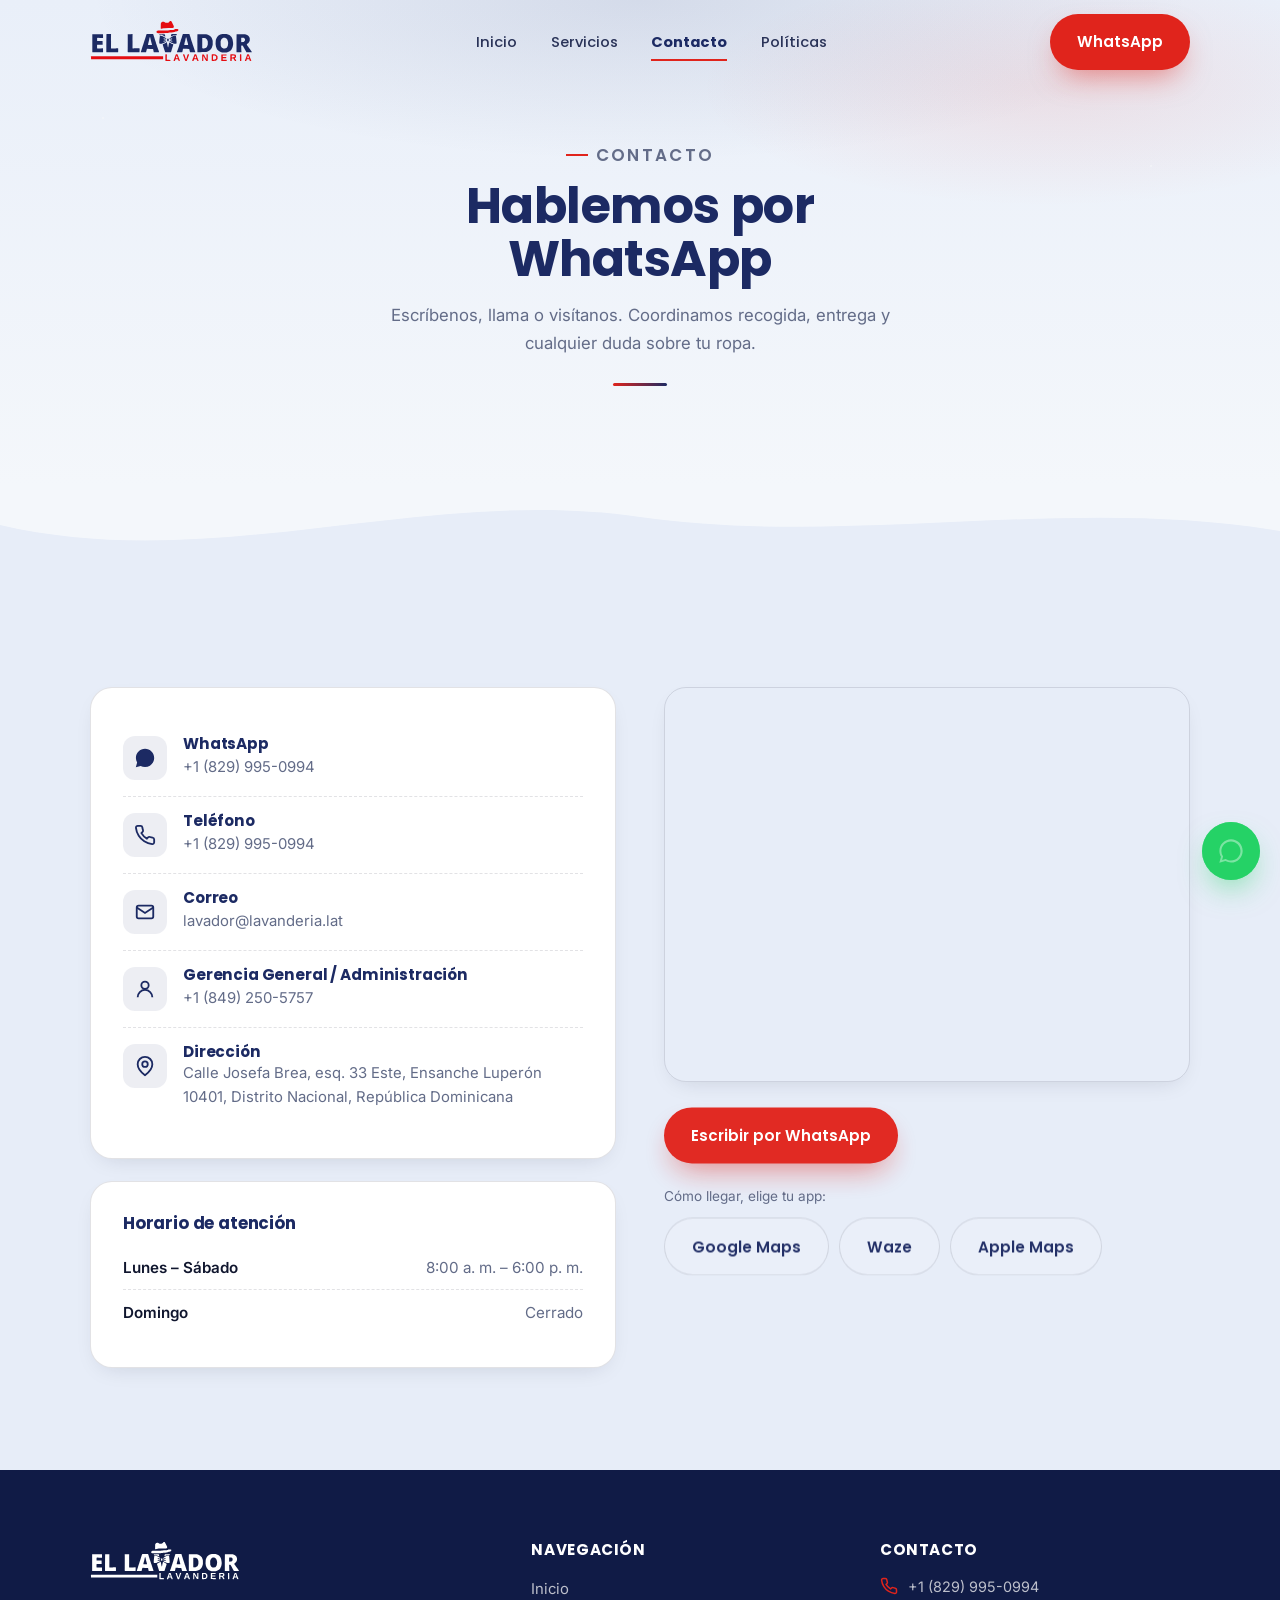
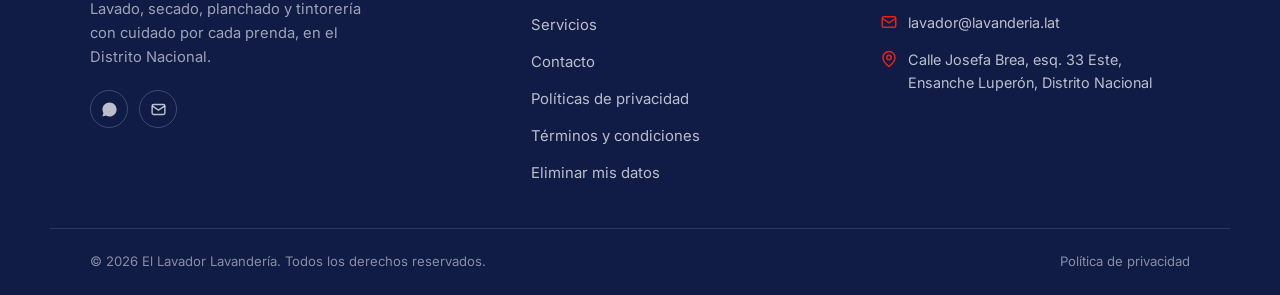
==== contacto/index.html @ b9e76820 "Add files via upload" ====
<!doctype html>
<html lang="es">
<head>
  <meta charset="utf-8">
  <meta name="viewport" content="width=device-width, initial-scale=1">
  <title>Contacto · El Lavador Lavandería</title>
  <meta name="description" content="Escríbenos por WhatsApp, llama o visítanos. Dirección, horario y mapa de El Lavador Lavandería en el Distrito Nacional.">
  <link rel="preconnect" href="https://fonts.googleapis.com">
  <link rel="preconnect" href="https://fonts.gstatic.com" crossorigin>
  <link rel="stylesheet" href="https://fonts.googleapis.com/css2?family=Poppins:wght@500;600;700;800&family=Inter:wght@400;500;600&display=swap">
  <link rel="stylesheet" href="/styles.css?v=20260769">
</head>
<body>
  <a class="skip-link" href="#main">Saltar al contenido</a>

  <header class="nav" data-nav>
    <div class="container nav-inner">
      <a class="brand" href="/" aria-label="El Lavador Lavandería — inicio">
        <img src="/assets/img/logo-vector.svg" alt="El Lavador Lavandería" width="160" height="45">
      </a>
      <nav class="nav-links" aria-label="Navegación principal">
        <a href="/">Inicio</a>
        <a href="/servicios/">Servicios</a>
        <a href="/contacto/" aria-current="page">Contacto</a>
        <a href="/politica/">Políticas</a>
      </nav>
      <a class="btn btn-primary nav-cta" href="https://wa.me/18299950994" target="_blank" rel="noopener">WhatsApp</a>
      <button class="nav-toggle" aria-label="Abrir menú" aria-expanded="false">
        <span></span><span></span><span></span>
      </button>
    </div>
  </header>

  <div class="mobile-menu" aria-hidden="true">
    <div class="mm-head">
      <img src="/assets/img/logo-vector-white.svg" alt="El Lavador Lavandería" width="150" height="42">
    </div>
    <nav class="mm-links" aria-label="Navegación móvil">
      <a href="/"><span class="mm-num">01</span><span class="mm-txt">Inicio</span><svg class="mm-arrow" viewBox="0 0 24 24" fill="none" stroke="currentColor" stroke-width="2" stroke-linecap="round" stroke-linejoin="round" aria-hidden="true"><path d="M9 6l6 6-6 6"/></svg></a>
      <a href="/servicios/"><span class="mm-num">02</span><span class="mm-txt">Servicios</span><svg class="mm-arrow" viewBox="0 0 24 24" fill="none" stroke="currentColor" stroke-width="2" stroke-linecap="round" stroke-linejoin="round" aria-hidden="true"><path d="M9 6l6 6-6 6"/></svg></a>
      <a href="/contacto/" aria-current="page"><span class="mm-num">03</span><span class="mm-txt">Contacto</span><svg class="mm-arrow" viewBox="0 0 24 24" fill="none" stroke="currentColor" stroke-width="2" stroke-linecap="round" stroke-linejoin="round" aria-hidden="true"><path d="M9 6l6 6-6 6"/></svg></a>
      <a href="/politica/"><span class="mm-num">04</span><span class="mm-txt">Políticas</span><svg class="mm-arrow" viewBox="0 0 24 24" fill="none" stroke="currentColor" stroke-width="2" stroke-linecap="round" stroke-linejoin="round" aria-hidden="true"><path d="M9 6l6 6-6 6"/></svg></a>
    </nav>
    <div class="mm-foot">
      <a class="btn btn-primary mm-cta" href="https://wa.me/18299950994" target="_blank" rel="noopener"><svg viewBox="0 0 24 24" fill="currentColor" aria-hidden="true"><path d="M12.04 2c-5.5 0-9.96 4.46-9.96 9.96 0 1.76.46 3.48 1.34 5L2 22l5.2-1.36a9.94 9.94 0 0 0 4.84 1.23h.01c5.5 0 9.96-4.46 9.96-9.96S17.54 2 12.04 2Z"/></svg>Escribir por WhatsApp</a>
      <div class="mm-contact">
        <a href="tel:+18299950994">+1 (829) 995-0994</a>
        <a href="mailto:lavador@lavanderia.lat">lavador@lavanderia.lat</a>
      </div>
    </div>
  </div>

  <main id="main">
    <section class="page-hero">
      <span class="bubble q2" style="top:24%;left:8%" aria-hidden="true"></span>
      <span class="bubble q4" style="top:34%;right:10%" aria-hidden="true"></span>
      <div class="container section-head center">
        <p class="eyebrow">Contacto</p>
        <h1>Hablemos por WhatsApp</h1>
        <p>Escríbenos, llama o visítanos. Coordinamos recogida, entrega y cualquier duda sobre tu ropa.</p>
      </div>
    </section>

    <div class="wave-divider" style="color:var(--bg-2)" aria-hidden="true">
      <svg viewBox="0 0 1440 100" preserveAspectRatio="none"><path fill="currentColor" d="M0,40 C240,90 480,0 720,32 C960,62 1200,10 1440,46 L1440,100 L0,100 Z"/></svg>
    </div>

    <section class="section section-bg-alt">
      <div class="container contact-grid">
        <div data-reveal>
          <div class="contact-card" style="margin-bottom:1.4rem">
            <ul class="contact-list">
              <li>
                <span class="ic">
                  <svg viewBox="0 0 24 24" fill="currentColor"><path d="M12.04 2c-5.5 0-9.96 4.46-9.96 9.96 0 1.76.46 3.48 1.34 5L2 22l5.2-1.36a9.94 9.94 0 0 0 4.84 1.23h.01c5.5 0 9.96-4.46 9.96-9.96S17.54 2 12.04 2Z"/></svg>
                </span>
                <div>
                  <h3>WhatsApp</h3>
                  <a href="https://wa.me/18299950994" target="_blank" rel="noopener">+1 (829) 995-0994</a>
                </div>
              </li>
              <li>
                <span class="ic">
                  <svg viewBox="0 0 24 24" fill="none" stroke="currentColor" stroke-width="2"><path d="M22 16.92v3a2 2 0 0 1-2.18 2 19.79 19.79 0 0 1-8.63-3.07 19.5 19.5 0 0 1-6-6 19.79 19.79 0 0 1-3.07-8.67A2 2 0 0 1 4.11 2h3a2 2 0 0 1 2 1.72c.13.96.36 1.9.68 2.81a2 2 0 0 1-.45 2.11L8.09 9.91a16 16 0 0 0 6 6l1.27-1.27a2 2 0 0 1 2.11-.45c.91.32 1.85.55 2.81.68A2 2 0 0 1 22 16.92Z"/></svg>
                </span>
                <div>
                  <h3>Teléfono</h3>
                  <a href="tel:+18299950994">+1 (829) 995-0994</a>
                </div>
              </li>
              <li>
                <span class="ic">
                  <svg viewBox="0 0 24 24" fill="none" stroke="currentColor" stroke-width="2"><rect x="3" y="5" width="18" height="14" rx="2"/><path d="m3 7 9 6 9-6"/></svg>
                </span>
                <div>
                  <h3>Correo</h3>
                  <a href="mailto:lavador@lavanderia.lat">lavador@lavanderia.lat</a>
                </div>
              </li>
              <li>
                <span class="ic">
                  <svg viewBox="0 0 24 24" fill="none" stroke="currentColor" stroke-width="2"><circle cx="12" cy="8" r="4"/><path d="M4 21c0-4.4 3.6-8 8-8s8 3.6 8 8"/></svg>
                </span>
                <div>
                  <h3>Gerencia General / Administración</h3>
                  <a href="https://wa.me/18492505757" target="_blank" rel="noopener">+1 (849) 250-5757</a>
                </div>
              </li>
              <li>
                <span class="ic">
                  <svg viewBox="0 0 24 24" fill="none" stroke="currentColor" stroke-width="2"><path d="M20 10c0 6-8 12-8 12s-8-6-8-12a8 8 0 0 1 16 0Z"/><circle cx="12" cy="10" r="3"/></svg>
                </span>
                <div>
                  <h3>Dirección</h3>
                  <p>Calle Josefa Brea, esq. 33 Este, Ensanche Luperón 10401, Distrito Nacional, República Dominicana</p>
                </div>
              </li>
            </ul>
          </div>

          <div class="contact-card">
            <h3 style="font-size:1.05rem;color:var(--navy);margin-bottom:.8rem">Horario de atención</h3>
            <table class="hours-table">
              <tbody>
                <tr><td>Lunes – Sábado</td><td>8:00 a. m. – 6:00 p. m.</td></tr>
                <tr><td>Domingo</td><td>Cerrado</td></tr>
              </tbody>
            </table>
          </div>
        </div>

        <div data-reveal>
          <div class="map-frame">
            <iframe
              title="Ubicación de El Lavador Lavandería"
              src="https://www.google.com/maps?q=18.5012468,-69.8997347(Lavanderia+El+Lavador)&z=17&output=embed"
              loading="lazy"
              referrerpolicy="no-referrer-when-downgrade">
            </iframe>
          </div>
          <div class="hero-actions" style="margin-top:1.6rem; justify-content:flex-start">
            <a class="btn btn-primary" href="https://wa.me/18299950994" target="_blank" rel="noopener">Escribir por WhatsApp</a>
          </div>
          <p style="font-size:.85rem; color:var(--ink-mute); margin-top:1.4rem; margin-bottom:.6rem">Cómo llegar, elige tu app:</p>
          <div class="hero-actions" style="justify-content:flex-start; gap:.6rem">
            <a class="btn btn-ghost" href="https://www.google.com/maps/dir/?api=1&destination=18.5012468,-69.8997347" target="_blank" rel="noopener">Google Maps</a>
            <a class="btn btn-ghost" href="https://waze.com/ul?ll=18.5012468,-69.8997347&navigate=yes" target="_blank" rel="noopener">Waze</a>
            <a class="btn btn-ghost" href="https://maps.apple.com/?daddr=18.5012468,-69.8997347" target="_blank" rel="noopener">Apple Maps</a>
          </div>
        </div>
      </div>
    </section>
  </main>

  <footer class="footer">
    <div class="container footer-inner">
      <div class="footer-brand">
        <img src="/assets/img/logo-vector-white.svg" alt="El Lavador Lavandería" width="150" height="42">
        <p>Lavado, secado, planchado y tintorería con cuidado por cada prenda, en el Distrito Nacional.</p>
        <div class="footer-social">
          <a href="https://wa.me/18299950994" target="_blank" rel="noopener" aria-label="WhatsApp">
            <svg viewBox="0 0 24 24" fill="currentColor"><path d="M12.04 2c-5.5 0-9.96 4.46-9.96 9.96 0 1.76.46 3.48 1.34 5L2 22l5.2-1.36a9.94 9.94 0 0 0 4.84 1.23h.01c5.5 0 9.96-4.46 9.96-9.96S17.54 2 12.04 2Z"/></svg>
          </a>
          <a href="mailto:lavador@lavanderia.lat" aria-label="Correo">
            <svg viewBox="0 0 24 24" fill="none" stroke="currentColor" stroke-width="2"><rect x="3" y="5" width="18" height="14" rx="2"/><path d="m3 7 9 6 9-6"/></svg>
          </a>
        </div>
      </div>
      <div class="footer-nav">
        <h4>Navegación</h4>
        <ul class="footer-links">
          <li><a href="/">Inicio</a></li>
          <li><a href="/servicios/">Servicios</a></li>
          <li><a href="/contacto/">Contacto</a></li>
          <li><a href="/politica/">Políticas de privacidad</a></li>
          <li><a href="/terminos/">Términos y condiciones</a></li>
          <li><a href="/eliminar-datos/">Eliminar mis datos</a></li>
        </ul>
      </div>
      <div class="footer-contact-wrap">
        <h4>Contacto</h4>
        <ul class="footer-contact">
          <li>
            <svg viewBox="0 0 24 24" fill="none" stroke="currentColor" stroke-width="2"><path d="M22 16.92v3a2 2 0 0 1-2.18 2 19.79 19.79 0 0 1-8.63-3.07 19.5 19.5 0 0 1-6-6 19.79 19.79 0 0 1-3.07-8.67A2 2 0 0 1 4.11 2h3a2 2 0 0 1 2 1.72c.13.96.36 1.9.68 2.81a2 2 0 0 1-.45 2.11L8.09 9.91a16 16 0 0 0 6 6l1.27-1.27a2 2 0 0 1 2.11-.45c.91.32 1.85.55 2.81.68A2 2 0 0 1 22 16.92Z"/></svg>
            <span>+1 (829) 995-0994</span>
          </li>
          <li>
            <svg viewBox="0 0 24 24" fill="none" stroke="currentColor" stroke-width="2"><rect x="3" y="5" width="18" height="14" rx="2"/><path d="m3 7 9 6 9-6"/></svg>
            <span>lavador@lavanderia.lat</span>
          </li>
          <li>
            <svg viewBox="0 0 24 24" fill="none" stroke="currentColor" stroke-width="2"><path d="M20 10c0 6-8 12-8 12s-8-6-8-12a8 8 0 0 1 16 0Z"/><circle cx="12" cy="10" r="3"/></svg>
            <span>Calle Josefa Brea, esq. 33 Este, Ensanche Luperón, Distrito Nacional</span>
          </li>
        </ul>
      </div>
    </div>
    <div class="container footer-bottom">
      <span>© <span data-year>2026</span> El Lavador Lavandería. Todos los derechos reservados.</span>
      <a href="/politica/">Política de privacidad</a>
    </div>
  </footer>

  <div class="wa-chat" data-wa-chat>
    <div class="wa-chat-panel" data-wa-chat-panel>
      <div class="wa-chat-header">
        <div class="wa-chat-avatar"><img src="/assets/img/logo-vector.svg" alt=""></div>
        <div class="wa-chat-who">
          <strong>El Lavador</strong>
          <span class="wa-chat-status"><i></i> Normalmente responde rápido</span>
        </div>
        <button class="wa-chat-close" type="button" data-wa-chat-toggle aria-label="Cerrar chat">&times;</button>
      </div>
      <div class="wa-chat-body">
        <p class="wa-chat-bubble">¡Hola! 👋 ¿Qué necesitas lavar? Escríbelo aquí y te respondemos por WhatsApp.</p>
      </div>
      <form class="wa-quickform wa-chat-form" data-wa-form action="https://wa.me/18299950994" method="GET" target="_blank">
        <input type="text" name="text" placeholder="Escribe tu mensaje..." aria-label="Mensaje para WhatsApp" required>
        <button type="submit" aria-label="Enviar por WhatsApp">
          <svg viewBox="0 0 24 24" fill="currentColor" aria-hidden="true"><path d="M12.04 2c-5.5 0-9.96 4.46-9.96 9.96 0 1.76.46 3.48 1.34 5L2 22l5.2-1.36a9.94 9.94 0 0 0 4.84 1.23h.01c5.5 0 9.96-4.46 9.96-9.96S17.54 2 12.04 2Zm0 18.2c-1.5 0-2.97-.4-4.26-1.16l-.3-.18-3.1.81.83-3.02-.2-.31a8.16 8.16 0 0 1-1.26-4.38c0-4.52 3.68-8.2 8.2-8.2 4.52 0 8.2 3.68 8.2 8.2 0 4.52-3.68 8.2-8.2 8.2Z"/></svg>
        </button>
      </form>
    </div>
    <a class="wa-float" href="https://wa.me/18299950994" target="_blank" rel="noopener" data-wa-chat-toggle aria-expanded="false" aria-label="Abrir chat de WhatsApp">
      <span class="ping" aria-hidden="true"></span>
      <svg viewBox="0 0 24 24" fill="currentColor" aria-hidden="true"><path d="M12.04 2c-5.5 0-9.96 4.46-9.96 9.96 0 1.76.46 3.48 1.34 5L2 22l5.2-1.36a9.94 9.94 0 0 0 4.84 1.23h.01c5.5 0 9.96-4.46 9.96-9.96S17.54 2 12.04 2Zm0 18.2c-1.5 0-2.97-.4-4.26-1.16l-.3-.18-3.1.81.83-3.02-.2-.31a8.16 8.16 0 0 1-1.26-4.38c0-4.52 3.68-8.2 8.2-8.2 4.52 0 8.2 3.68 8.2 8.2 0 4.52-3.68 8.2-8.2 8.2Z"/></svg>
    </a>
  </div>

  <script defer src="/lib/gsap.min.js"></script>
  <script defer src="/lib/ScrollTrigger.min.js"></script>
  <script defer src="/lib/manifest.js"></script>
  <script defer src="/main.js?v=20260769"></script>
</body>
</html>
---- styles.css ----
/* =============================================================
   1. Tokens
   ============================================================= */
:root {
  --bg:        #f4f7fb;
  --bg-2:      #e7edf8;
  --bg-3:      #dbe4f5;
  --paper:     #ffffff;
  --ink:       #10162e;
  --ink-soft:  #2a3358;
  --ink-mute:  #636c88;
  --navy:      #1c2a63;
  --navy-2:    #101b46;
  --navy-soft: rgba(28,42,99,0.08);
  --red:       #e0241c;
  --red-2:     #b81812;
  --red-soft:  rgba(224,36,28,0.1);
  --line:      rgba(16,22,46,0.12);
  --shadow-sm: 0 8px 24px -12px rgba(16,22,46,0.18);
  --shadow-lg: 0 30px 70px -24px rgba(16,22,46,0.28);
  --radius:    22px;
  --radius-sm: 12px;
  --ease-out:    cubic-bezier(0.16, 1, 0.3, 1);
  --ease-in:     cubic-bezier(0.7, 0, 0.84, 0);
  --ease-soft:   cubic-bezier(0.25, 0.46, 0.45, 0.94);
  --ease-bounce: cubic-bezier(0.34, 1.56, 0.64, 1);
  --nav-h: 84px;
}

@property --blob-angle {
  syntax: '<angle>';
  inherits: false;
  initial-value: 0deg;
}

/* =============================================================
   2. Reset & base
   ============================================================= */
*, *::before, *::after { box-sizing: border-box; margin: 0; }
html {
  -webkit-text-size-adjust: 100%;
  tab-size: 2;
  overflow-x: clip;
  scroll-behavior: smooth;
  scroll-padding-top: var(--nav-h);
}
@media (prefers-reduced-motion: reduce) { html { scroll-behavior: auto; } }

body {
  font-family: "Inter", -apple-system, BlinkMacSystemFont, "Segoe UI", system-ui, sans-serif;
  font-size: 16px;
  line-height: 1.65;
  color: var(--ink-soft);
  background: var(--bg);
  -webkit-font-smoothing: antialiased;
  -moz-osx-font-smoothing: grayscale;
  text-rendering: optimizeLegibility;
  overflow-x: clip;
  overscroll-behavior-y: none;
}

img, svg, video { display: block; max-width: 100%; }
img { height: auto; }
button { font: inherit; color: inherit; cursor: pointer; border: 0; background: none; }
a { color: inherit; text-decoration: none; }
p { text-wrap: pretty; }
ul, ol { list-style: none; padding: 0; }
h1, h2, h3, h4 {
  font-family: "Poppins", "Inter", sans-serif;
  color: var(--navy);
  text-wrap: pretty;
  line-height: 1.08;
  letter-spacing: -0.01em;
  font-weight: 700;
}
.hero-title, .section-head h2 { text-wrap: balance; }
@media (max-width: 539px) {
  .hero-title, .section-head h2 { text-wrap: pretty; }
}
::selection { background: var(--red); color: #fff; }

:focus-visible {
  outline: 2px solid var(--red);
  outline-offset: 3px;
  border-radius: 4px;
}

/* =============================================================
   3. Utilities
   ============================================================= */
.skip-link {
  position: fixed; top: -100px; left: 1rem;
  padding: .7rem 1.2rem; background: var(--navy); color: #fff;
  z-index: 9999; border-radius: 8px; font-weight: 600; transition: top .3s var(--ease-out);
}
.skip-link:focus { top: 1rem; }

.container {
  width: 100%;
  max-width: 1180px;
  margin-inline: auto;
  padding-inline: 1.25rem;
}
@media (min-width: 720px) { .container { padding-inline: 2rem; } }

.eyebrow {
  display: inline-flex;
  align-items: center;
  gap: .5rem;
  font-family: "Poppins", sans-serif;
  font-weight: 600;
  font-size: .78rem;
  letter-spacing: .14em;
  text-transform: uppercase;
  color: var(--red);
}
.eyebrow::before {
  content: "";
  width: 22px; height: 2px;
  background: var(--red);
  display: inline-block;
}
.eyebrow-multiline { line-height: 1.6; }
.eyebrow-multiline::before { display: none; }

.section { position: relative; padding-block: clamp(3.5rem, 8vw, 6.5rem); }
.section-bg-alt { background: var(--bg-2); }
.section-bg-navy { background: var(--navy); color: rgba(255,255,255,0.85); }
.section-bg-navy h2, .section-bg-navy h3 { color: #fff; }

.section-head { max-width: 640px; margin-bottom: clamp(2rem, 5vw, 3.25rem); }
.section-head.center { margin-inline: auto; text-align: center; }
.section-head h2 { font-size: clamp(1.9rem, 4vw, 2.7rem); margin-top: .6rem; }
.section-head p { color: var(--ink-mute); font-size: 1.05rem; margin-top: .9rem; }

.btn {
  display: inline-flex;
  align-items: center;
  gap: .55rem;
  padding: .95rem 1.7rem;
  border-radius: 999px;
  font-family: "Poppins", sans-serif;
  font-weight: 600;
  font-size: .95rem;
  transition: transform .35s var(--ease-out), box-shadow .35s var(--ease-out), background-color .3s var(--ease-out);
  white-space: nowrap;
}
.btn-primary {
  background: var(--red);
  color: #fff;
  box-shadow: 0 14px 30px -10px rgba(224,36,28,0.55);
}
.btn-primary:hover { transform: translateY(-3px); box-shadow: 0 20px 38px -12px rgba(224,36,28,0.6); background: var(--red-2); }
.btn-ghost {
  background: rgba(255,255,255,0.14);
  color: var(--navy);
  border: 1.5px solid var(--line);
  backdrop-filter: blur(6px);
}
.btn-ghost:hover { transform: translateY(-3px); border-color: var(--navy); background: rgba(28,42,99,0.06); }
.section-bg-navy .btn-ghost { color: #fff; border-color: rgba(255,255,255,0.3); }
.section-bg-navy .btn-ghost:hover { background: rgba(255,255,255,0.1); border-color: #fff; }
.btn svg { width: 18px; height: 18px; }

/* =============================================================
   4. Reveal / motion primitives
   ============================================================= */
.reveal { opacity: 0; transform: translateY(28px); transition: opacity .8s var(--ease-out), transform .8s var(--ease-out); }
.reveal.is-visible { opacity: 1; transform: none; }
.reveal[data-split] { opacity: 1; transform: none; }

@keyframes floatY {
  0%, 100% { transform: translateY(0); }
  50% { transform: translateY(-16px); }
}
@keyframes bobRotate {
  0%, 100% { transform: translateY(0) rotate(-3deg); }
  50% { transform: translateY(-14px) rotate(3deg); }
}
@keyframes drift {
  0% { transform: translate(0,0) scale(1); }
  50% { transform: translate(3%, -4%) scale(1.08); }
  100% { transform: translate(0,0) scale(1); }
}
@keyframes marquee {
  from { transform: translateX(0); }
  to { transform: translateX(-50%); }
}

/* =============================================================
   5. Navigation
   ============================================================= */
.nav {
  position: fixed; inset: 0 0 auto 0;
  height: var(--nav-h);
  display: flex; align-items: center;
  z-index: 500;
  background: transparent;
  transition: background-color .4s var(--ease-out), box-shadow .4s var(--ease-out), height .3s var(--ease-out);
}
.nav.is-scrolled {
  background: rgba(244,247,251,0.86);
  backdrop-filter: blur(14px) saturate(160%);
  -webkit-backdrop-filter: blur(14px) saturate(160%);
  box-shadow: 0 8px 30px -18px rgba(16,22,46,0.35);
  height: 72px;
}
.nav-inner { display: flex; align-items: center; justify-content: space-between; width: 100%; }
.brand { display: flex; align-items: center; gap: .6rem; }
.brand img { height: 42px; width: auto; }
.brand-logo-reveal {
  transition: opacity .45s var(--ease-out), transform .45s var(--ease-out);
}
.brand-logo-reveal.is-hidden {
  opacity: 0;
  transform: translateY(-8px);
  pointer-events: none;
}
.brand-word { font-family: "Poppins", sans-serif; font-weight: 800; font-size: 1.05rem; color: var(--navy); letter-spacing: -.01em; }
.brand-word em { color: var(--red); font-style: normal; }

.nav-links { display: none; align-items: center; gap: 2.1rem; }
.nav-links a {
  position: relative;
  font-family: "Poppins", sans-serif;
  font-weight: 500;
  font-size: .92rem;
  color: var(--ink-soft);
  padding-block: .3rem;
}
.nav-links a::after {
  content: ""; position: absolute; left: 0; bottom: -2px;
  width: 100%; height: 2px; background: var(--red);
  transform: scaleX(0); transform-origin: right;
  transition: transform .4s var(--ease-out);
}
.nav-links a:hover::after, .nav-links a[aria-current="page"]::after { transform: scaleX(1); transform-origin: left; }
.nav-links a[aria-current="page"] { color: var(--navy); font-weight: 700; }
.nav-cta { display: none; }

@media (min-width: 960px) {
  .nav-links { display: flex; }
  .nav-cta { display: inline-flex; }
}

.nav-toggle {
  display: flex; flex-direction: column; gap: 5px;
  width: 40px; height: 40px; align-items: center; justify-content: center;
  border-radius: 10px;
}
.nav-toggle span { width: 22px; height: 2px; background: var(--navy); border-radius: 2px; transition: transform .35s var(--ease-out), opacity .35s var(--ease-out); }
.nav-toggle[aria-expanded="true"] span:nth-child(1) { transform: translateY(7px) rotate(45deg); }
.nav-toggle[aria-expanded="true"] span:nth-child(2) { opacity: 0; }
.nav-toggle[aria-expanded="true"] span:nth-child(3) { transform: translateY(-7px) rotate(-45deg); }
@media (min-width: 960px) { .nav-toggle { display: none; } }

@media (min-width: 960px) { .mobile-menu { display: none; } }

/* =============================================================
   6. Hero
   ============================================================= */
.hero {
  position: relative;
  min-height: 100svh;
  display: flex; align-items: center;
  padding-top: var(--nav-h);
  /* deja aire abajo para que la espuma no tape el contenido */
  padding-bottom: clamp(74px, 12vh, 150px);
  overflow: clip;
  background: linear-gradient(180deg, #eef2fa 0%, var(--bg) 70%);
}
.hero-mesh {
  position: absolute; inset: -10% -10% -30% -10%;
  z-index: 0;
  background:
    radial-gradient(38% 30% at 18% 22%, rgba(224,36,28,0.16), transparent 70%),
    radial-gradient(46% 40% at 84% 14%, rgba(28,42,99,0.16), transparent 70%),
    radial-gradient(50% 45% at 60% 85%, rgba(28,42,99,0.1), transparent 70%);
  filter: blur(10px);
  animation: drift 22s var(--ease-soft) infinite;
}
.hero-blob {
  position: absolute;
  border-radius: 42% 58% 63% 37% / 41% 44% 56% 59%;
  filter: blur(2px);
  opacity: .5;
  animation: drift 16s var(--ease-soft) infinite;
}
.hero-blob.b1 { width: 220px; height: 220px; background: var(--red-soft); top: 14%; right: 8%; animation-duration: 18s; }
.hero-blob.b2 { width: 160px; height: 160px; background: var(--navy-soft); bottom: 10%; left: 5%; animation-duration: 24s; animation-delay: -6s; }

.bubble {
  position: absolute;
  border-radius: 50%;
  background: radial-gradient(circle at 30% 30%, rgba(255,255,255,0.9), rgba(255,255,255,0.15) 60%, transparent 75%), rgba(28,42,99,0.06);
  border: 1px solid rgba(255,255,255,0.6);
  animation: floatY 7s ease-in-out infinite;
}

.hero-inner {
  position: relative; z-index: 2;
  width: 100%;
  display: grid;
  gap: clamp(.85rem, 1.9vh, 1.8rem);
  padding-block: clamp(1rem, 2.4vh, 2.2rem);
  text-align: center;
  justify-items: center;
}
.hero-lockup { width: min(260px, 62vw); }
.hero-lockup img { animation: bobRotate 8s ease-in-out infinite; filter: drop-shadow(0 30px 40px rgba(16,22,46,0.22)); }
.hero-title {
  font-size: clamp(2.3rem, 6vw, 4.1rem);
  max-width: 16ch;
  margin-inline: auto;
}
.hero-title em { color: var(--red); font-style: normal; }
.hero-sub {
  max-width: 46ch; margin-inline: auto;
  color: var(--ink-mute);
  font-size: clamp(1.02rem, 1.6vw, 1.2rem);
}
.hero-sub-extra {
  font-size: .92rem;
  color: var(--ink-mute);
  opacity: .82;
  margin-top: .6rem;
  max-width: 42ch;
}
.hero-actions { display: flex; flex-wrap: wrap; gap: .9rem; justify-content: center; }

/* ---- WhatsApp quick-message form ---- */
.wa-quickform {
  display: flex;
  align-items: center;
  gap: .5rem;
  background: var(--paper);
  border: 1.5px solid var(--line);
  border-radius: 999px;
  padding: .4rem .4rem .4rem 1.3rem;
  max-width: 460px;
  width: 100%;
  margin-inline: auto;
  box-shadow: var(--shadow-sm);
  transition: border-color .3s var(--ease-out), box-shadow .3s var(--ease-out);
}
.wa-quickform:focus-within { border-color: var(--red); box-shadow: 0 0 0 4px rgba(224,36,28,.14); }
.wa-quickform input {
  flex: 1; min-width: 0;
  border: 0; outline: 0; background: transparent;
  font: inherit; font-size: .95rem; color: var(--ink);
  padding-block: .5rem;
}
.wa-quickform input::placeholder { color: var(--ink-mute); }
.wa-quickform button {
  flex-shrink: 0;
  width: 44px; height: 44px; border-radius: 50%;
  background: #25D366; color: #fff;
  display: grid; place-items: center;
  transition: transform .35s var(--ease-bounce), background-color .3s var(--ease-out);
}
.wa-quickform button:hover { transform: scale(1.08); background: #20bd5a; }
.wa-quickform button svg { width: 19px; height: 19px; margin-left: 2px; }

.wa-quickform.on-dark { background: rgba(255,255,255,.1); border-color: rgba(255,255,255,.28); }
.wa-quickform.on-dark input { color: #fff; }
.wa-quickform.on-dark input::placeholder { color: rgba(255,255,255,.6); }

.wa-quickform-hint { font-size: .82rem; color: var(--ink-mute); margin-top: .7rem; }
.section-bg-navy .wa-quickform-hint, .cta-banner .wa-quickform-hint { color: rgba(255,255,255,.6); }
.hero-badges {
  display: flex; flex-wrap: wrap; gap: 1.6rem 2.2rem; justify-content: center;
  margin-top: .5rem;
}
.hero-badge { display: flex; align-items: center; gap: .55rem; font-size: .88rem; color: var(--ink-mute); font-weight: 500; }
.hero-badge svg { width: 20px; height: 20px; color: var(--red); flex-shrink: 0; }

/* =============================================================
   7. Wave dividers
   ============================================================= */
.wave-divider { display: block; line-height: 0; position: relative; z-index: 3; margin-top: -1px; }
.wave-divider svg { width: 100%; height: clamp(40px, 9vw, 100px); display: block; }
.wave-divider.flip svg { transform: scaleY(-1); }

/* =============================================================
   8. About / intro
   ============================================================= */
.about { position: relative; }
.about-grid {
  display: grid;
  gap: 2.75rem;
  align-items: center;
}
@media (min-width: 860px) {
  .about-grid { grid-template-columns: .95fr 1.05fr; gap: 3.5rem; }
  .about-grid.reverse { direction: rtl; }
  .about-grid.reverse > * { direction: ltr; }
}
.about-copy p { margin-top: 1.1rem; color: var(--ink-mute); font-size: 1.02rem; }
.about-copy h2 { font-size: clamp(1.8rem, 3.6vw, 2.5rem); margin-top: .6rem; }

.about-visual {
  position: relative;
  aspect-ratio: 4/3.4;
  display: grid; place-items: center;
  border-radius: var(--radius);
  background: linear-gradient(155deg, var(--navy) 0%, #223574 55%, var(--navy-2) 100%);
  overflow: hidden;
  box-shadow: var(--shadow-lg);
}
.about-visual::before {
  content: "";
  position: absolute; inset: -20%;
  background: radial-gradient(circle at 30% 20%, rgba(224,36,28,0.35), transparent 55%),
              radial-gradient(circle at 75% 80%, rgba(255,255,255,0.12), transparent 50%);
  animation: drift 20s var(--ease-soft) infinite;
}
.about-visual .bubble { position: absolute; }
.about-visual .icon-wrap { position: relative; z-index: 2; width: 46%; animation: floatY 6s ease-in-out infinite; }
.about-visual .icon-wrap svg { width: 100%; height: auto; color: #fff; }

.pillars { display: grid; gap: 1.4rem; margin-top: 1.6rem; }
@media (min-width: 640px) { .pillars { grid-template-columns: repeat(3, 1fr); } }
.pillar {
  background: var(--paper);
  border: 1px solid var(--line);
  border-radius: var(--radius-sm);
  padding: 1.5rem 1.4rem;
  transition: transform .4s var(--ease-out), box-shadow .4s var(--ease-out), border-color .4s var(--ease-out);
}
.pillar:hover { transform: translateY(-6px); box-shadow: var(--shadow-sm); border-color: transparent; }
.pillar .num { font-family: "Poppins", sans-serif; font-weight: 800; font-size: .85rem; color: var(--red); letter-spacing: .08em; }
.pillar h3 { font-size: 1.12rem; margin-top: .5rem; }
.pillar p { font-size: .93rem; color: var(--ink-mute); margin-top: .5rem; }

/* =============================================================
   9. Service cards
   ============================================================= */
.services-grid { display: grid; gap: 1.35rem; }
@media (min-width: 640px) { .services-grid { grid-template-columns: repeat(2, 1fr); } }
@media (min-width: 960px) { .services-grid { grid-template-columns: repeat(3, 1fr); } }

.service-card {
  position: relative;
  background: var(--paper);
  border: 1px solid var(--line);
  border-radius: var(--radius);
  padding: 1.9rem 1.7rem;
  overflow: hidden;
  transition: transform .45s var(--ease-out), box-shadow .45s var(--ease-out), border-color .45s var(--ease-out);
}
.service-card::after {
  content: "";
  position: absolute; inset: -60% -20% auto auto; width: 60%; aspect-ratio: 1;
  background: radial-gradient(circle, rgba(224,36,28,0.14), transparent 70%);
  opacity: 0; transition: opacity .5s var(--ease-out);
}
.service-card:hover { transform: translateY(-8px) rotate(-.4deg); box-shadow: var(--shadow-lg); border-color: transparent; }
.service-card:hover::after { opacity: 1; }
.service-icon {
  width: 56px; height: 56px;
  border-radius: 16px;
  display: grid; place-items: center;
  background: linear-gradient(155deg, var(--navy), var(--navy-2));
  color: #fff;
  margin-bottom: 1.2rem;
  transition: transform .5s var(--ease-bounce);
}
.service-card:hover .service-icon { transform: rotate(-8deg) scale(1.06); }
.service-icon svg { width: 28px; height: 28px; }
.service-card h3 { font-size: 1.18rem; }
.service-card p { font-size: .94rem; color: var(--ink-mute); margin-top: .55rem; }

.service-card.is-express {
  border-color: var(--red);
  background: linear-gradient(180deg, rgba(224,36,28,.06), var(--paper) 45%);
}
.service-card.is-express .service-icon { background: linear-gradient(155deg, var(--red), var(--red-2)); }
.express-tag {
  position: absolute; top: 1.3rem; right: 1.3rem;
  font-family: "Poppins", sans-serif; font-weight: 700; font-size: .68rem;
  letter-spacing: .04em; text-transform: uppercase;
  color: var(--red); background: var(--red-soft);
  padding: .3rem .6rem; border-radius: 999px;
}

/* =============================================================
   10. CTA banner
   ============================================================= */
.cta-banner {
  position: relative;
  border-radius: clamp(20px, 4vw, 36px);
  padding: clamp(2.5rem, 6vw, 4.5rem) clamp(1.6rem, 5vw, 3.5rem);
  background: linear-gradient(135deg, var(--navy) 0%, #24357a 60%, var(--red-2) 140%);
  color: #fff;
  overflow: hidden;
  text-align: center;
  isolation: isolate;
}
.cta-banner::before {
  content: "";
  position: absolute; inset: 0; z-index: -1;
  background: radial-gradient(circle at 20% 20%, rgba(255,255,255,0.16), transparent 45%);
}
.cta-banner h2 { color: #fff; font-size: clamp(1.7rem, 4vw, 2.5rem); max-width: 22ch; margin-inline: auto; }
.cta-banner p { color: rgba(255,255,255,0.78); margin-top: .9rem; max-width: 42ch; margin-inline: auto; }
.cta-banner .hero-actions { margin-top: 1.8rem; }
.cta-banner .btn-ghost { color: #fff; border-color: rgba(255,255,255,0.4); }
.cta-banner .btn-ghost:hover { background: rgba(255,255,255,0.14); }

/* =============================================================
   11. Footer
   ============================================================= */
.footer { background: var(--navy-2); color: rgba(255,255,255,0.72); position: relative; }
.footer-inner {
  display: grid; gap: 2.4rem;
  padding-block: clamp(3rem, 6vw, 4.5rem) 2rem;
}
@media (min-width: 780px) { .footer-inner { grid-template-columns: 1.3fr 1fr 1fr; } }
.footer-brand .brand-word { color: #fff; }
.footer-brand p { margin-top: 1rem; font-size: .92rem; max-width: 32ch; color: rgba(255,255,255,0.6); }
.footer-social { display: flex; gap: .7rem; margin-top: 1.3rem; }
.footer-social a {
  width: 38px; height: 38px; border-radius: 50%;
  border: 1px solid rgba(255,255,255,0.2);
  display: grid; place-items: center;
  transition: background-color .35s var(--ease-out), transform .35s var(--ease-out);
}
.footer-social a:hover { background: var(--red); transform: translateY(-3px); }
.footer-social svg { width: 17px; height: 17px; }

.footer h4 { color: #fff; font-family: "Poppins", sans-serif; font-size: .95rem; letter-spacing: .04em; text-transform: uppercase; margin-bottom: 1rem; }
.footer-links li { margin-bottom: .65rem; }
.footer-links a { font-size: .93rem; transition: color .3s var(--ease-out), padding-left .3s var(--ease-out); }
.footer-links a:hover { color: #fff; padding-left: 4px; }
.footer-contact li { display: flex; gap: .6rem; margin-bottom: .8rem; font-size: .9rem; align-items: flex-start; }
.footer-contact svg { width: 18px; height: 18px; flex-shrink: 0; margin-top: 2px; color: var(--red); }

.footer-bottom {
  border-top: 1px solid rgba(255,255,255,0.12);
  padding-block: 1.4rem;
  display: flex; flex-wrap: wrap; gap: .8rem 1.6rem;
  justify-content: space-between; align-items: center;
  font-size: .82rem; color: rgba(255,255,255,0.5);
}
@media (max-width: 719px) {
  .footer-bottom { padding-bottom: 5.5rem; }
}
.footer-bottom a:hover { color: #fff; }

/* =============================================================
   12. WhatsApp floating chat widget
   ============================================================= */
.wa-chat { position: fixed; right: 1.25rem; bottom: 1.25rem; z-index: 400; }

.wa-float {
  position: relative; z-index: 2;
  width: 58px; height: 58px; border-radius: 50%;
  background: #25D366; color: #fff;
  display: grid; place-items: center;
  box-shadow: 0 14px 30px -8px rgba(37,211,102,0.55);
  transition: transform .35s var(--ease-bounce);
}
.wa-float:hover { transform: scale(1.08); }
.wa-float svg { width: 28px; height: 28px; }
.wa-float .ping {
  position: absolute; inset: 0; border-radius: 50%;
  background: #25D366; opacity: .6;
  animation: waPing 2.6s ease-out infinite;
}
@keyframes waPing {
  0% { transform: scale(1); opacity: .5; }
  70%, 100% { transform: scale(1.6); opacity: 0; }
}
@media (prefers-reduced-motion: reduce) { .wa-float .ping { animation: none; display: none; } }

.wa-chat-panel {
  position: fixed; right: 1.25rem; bottom: 5.75rem;
  width: min(324px, calc(100vw - 2.5rem));
  max-height: min(440px, calc(100vh - 7.5rem));
  display: flex; flex-direction: column;
  background: var(--paper);
  border-radius: 20px;
  box-shadow: var(--shadow-lg);
  transform-origin: bottom right;
  opacity: 0; transform: translateY(14px) scale(.94);
  pointer-events: none;
  transition: opacity .3s var(--ease-out), transform .35s var(--ease-bounce);
}
.wa-chat-panel.is-open { opacity: 1; transform: translateY(0) scale(1); pointer-events: auto; }

.wa-chat-header {
  background: linear-gradient(135deg, #29d16b, #1fb958);
  color: #fff; padding: 1rem 1.1rem;
  display: flex; align-items: center; gap: .7rem;
  position: relative;
  flex-shrink: 0;
  border-radius: 20px 20px 0 0;
}
.wa-chat-avatar {
  width: 40px; height: 40px; border-radius: 50%;
  background: #fff; display: grid; place-items: center;
  overflow: hidden; flex-shrink: 0; padding: 6px;
}
.wa-chat-avatar img { width: 100%; height: 100%; object-fit: contain; }
.wa-chat-who strong { display: block; font-family: "Poppins", sans-serif; font-size: .95rem; }
.wa-chat-status { font-size: .74rem; opacity: .92; display: flex; align-items: center; gap: .4rem; margin-top: .1rem; }
.wa-chat-status i { width: 7px; height: 7px; border-radius: 50%; background: #baffc9; display: inline-block; flex-shrink: 0; }
.wa-chat-close {
  position: absolute; top: .7rem; right: .8rem;
  width: 26px; height: 26px; border-radius: 50%;
  background: rgba(255,255,255,.2); color: #fff;
  display: grid; place-items: center; font-size: 1.1rem; line-height: 1;
  transition: background-color .25s var(--ease-out);
}
.wa-chat-close:hover { background: rgba(255,255,255,.32); }

.wa-chat-body { padding: 1rem 1.1rem .3rem; background: #eef2ea; overflow-y: auto; flex: 1 1 auto; min-height: 0; }
.wa-chat-bubble {
  background: #fff; padding: .7rem .95rem; border-radius: 14px 14px 14px 4px;
  font-size: .87rem; line-height: 1.5; color: var(--ink-soft);
  box-shadow: var(--shadow-sm); max-width: 90%;
}

.wa-chat-form { width: auto; margin: .9rem 1.1rem 1.1rem; max-width: none; flex-shrink: 0; }

/* =============================================================
   13. Page hero (interior pages)
   ============================================================= */
.page-hero {
  padding-top: calc(var(--nav-h) + 3rem);
  padding-bottom: 3.5rem;
  text-align: center;
  background: linear-gradient(180deg, #eef2fa 0%, var(--bg) 100%);
  position: relative;
  overflow: clip;
}
.page-hero h1 { font-size: clamp(2rem, 5vw, 3.1rem); margin-top: .6rem; }
.page-hero p { max-width: 52ch; margin: 1rem auto 0; color: var(--ink-mute); font-size: 1.05rem; }
.page-hero .eyebrow { justify-content: center; }
.page-hero .section-head { margin-inline: auto; }

/* =============================================================
   14. Contact page
   ============================================================= */
.contact-grid { display: grid; gap: 2.4rem; }
@media (min-width: 900px) { .contact-grid { grid-template-columns: 1fr 1fr; gap: 3rem; } }
.contact-card {
  background: var(--paper); border: 1px solid var(--line); border-radius: var(--radius);
  padding: 2rem; box-shadow: var(--shadow-sm);
}
.contact-list li { display: flex; gap: 1rem; padding-block: 1rem; border-bottom: 1px dashed var(--line); }
.contact-list li:last-child { border-bottom: 0; }
.contact-list .ic { width: 44px; height: 44px; border-radius: 12px; background: var(--navy-soft); color: var(--navy); display: grid; place-items: center; flex-shrink: 0; }
.contact-list .ic svg { width: 22px; height: 22px; }
.contact-list h3 { font-size: .95rem; color: var(--navy); }
.contact-list p, .contact-list a { font-size: .93rem; color: var(--ink-mute); }
.contact-list a:hover { color: var(--red); }

.hours-table { width: 100%; border-collapse: collapse; margin-top: .5rem; }
.hours-table td { padding: .6rem 0; border-bottom: 1px dashed var(--line); font-size: .95rem; }
.hours-table tr:last-child td { border-bottom: 0; }
.hours-table td:first-child { color: var(--ink); font-weight: 600; }
.hours-table td:last-child { text-align: right; color: var(--ink-mute); white-space: nowrap; }
@media (max-width: 479px) {
  .hours-table tr { display: flex; flex-direction: column; padding-block: .5rem; }
  .hours-table td { padding: 0; border-bottom: 0; }
  .hours-table td:last-child { text-align: left; }
}

.map-frame {
  border-radius: var(--radius); overflow: hidden; border: 1px solid var(--line);
  box-shadow: var(--shadow-sm); aspect-ratio: 4/3; width: 100%;
}
.map-frame iframe { width: 100%; height: 100%; border: 0; }

/* =============================================================
   15. Policy page — language tabs
   ============================================================= */
.lang-tabs {
  display: inline-flex; gap: .3rem; padding: .3rem; border-radius: 999px;
  background: var(--bg-2); border: 1px solid var(--line); margin: 0 auto 2.5rem;
}
.lang-tab {
  padding: .55rem 1.3rem; border-radius: 999px; font-family: "Poppins", sans-serif;
  font-weight: 600; font-size: .88rem; color: var(--ink-mute);
  transition: background-color .3s var(--ease-out), color .3s var(--ease-out);
}
.lang-tab[aria-selected="true"] { background: var(--navy); color: #fff; }
.lang-wrap { max-width: 800px; margin-inline: auto; }
.lang-wrap.is-hidden { display: none; }
.lang-wrap > h2:first-of-type { font-size: clamp(1.9rem, 4vw, 2.6rem); }
.lang-wrap > p:first-of-type { color: var(--ink-mute); margin-top: .5rem; margin-bottom: 2.2rem; }
.policy-body h2 { font-size: 1.35rem; margin-top: 2.4rem; margin-bottom: .8rem; }
.policy-body h3 { font-size: 1.08rem; margin-top: 1.6rem; margin-bottom: .6rem; color: var(--ink); }
.policy-body h4 { font-size: .98rem; margin-top: 1.2rem; margin-bottom: .5rem; color: var(--ink); }
.policy-body p { margin-bottom: .9rem; color: var(--ink-soft); font-size: .97rem; }
.policy-body ul { margin: 0 0 1rem 0; }
.policy-body li { position: relative; padding-left: 1.4rem; margin-bottom: .55rem; font-size: .95rem; color: var(--ink-soft); }
.policy-body li::before { content: "—"; position: absolute; left: 0; color: var(--red); }
.policy-body a { color: var(--red); text-decoration: underline; text-underline-offset: 3px; }
.policy-body strong { color: var(--ink); }
.policy-updated { display: inline-block; font-size: .85rem; color: var(--ink-mute); background: var(--bg-2); padding: .4rem .9rem; border-radius: 999px; margin-bottom: 1.5rem; }

/* =============================================================
   16. Responsive breakpoints (global tweaks)
   ============================================================= */
@media (min-width: 720px) {
  .hero-inner { padding-block: 4rem; }
}
@media (min-width: 960px) {
  .hero-inner { text-align: left; justify-items: start; grid-template-columns: 1fr; }
  .hero-title, .hero-sub { margin-inline: 0; }
  .hero-actions, .hero-badges { justify-content: flex-start; }
  .hero-lockup { width: 220px; }
}
@media (min-width: 1280px) { .container { padding-inline: 2.5rem; } }

/* =============================================================
   17. Reduced motion — only intrusive effects
   ============================================================= */
@media (prefers-reduced-motion: reduce) {
  .hero-mesh, .hero-blob, .about-visual::before { animation: none; }
  .bubble, .hero-lockup img, .about-visual .icon-wrap { animation: none; }
}

/* =============================================================
   18. Scroll reveal (activado por JS — sin JS nada se oculta)
   ============================================================= */
.reveal-ready [data-reveal] {
  opacity: 0;
  transform: translateY(26px);
  transition: opacity .75s var(--ease-out), transform .75s var(--ease-out);
}
.reveal-ready [data-reveal].is-visible { opacity: 1; transform: none; }

/* =============================================================
   19. Banda marquesina
   ============================================================= */
.marquee {
  background: var(--navy);
  color: #fff;
  padding-block: 1.05rem;
  overflow: hidden;
  position: relative;
  --marquee-duration: 38s;
}
.marquee::before, .marquee::after {
  content: ""; position: absolute; top: 0; bottom: 0; width: 80px; z-index: 2; pointer-events: none;
}
.marquee::before { left: 0; background: linear-gradient(90deg, var(--navy), transparent); }
.marquee::after { right: 0; background: linear-gradient(270deg, var(--navy), transparent); }
.marquee-track {
  display: flex; width: max-content;
  animation: marqueeSlide var(--marquee-duration) linear infinite;
}
.marquee:hover .marquee-track { animation-play-state: paused; }
.marquee-group { display: flex; align-items: center; }
.marquee-item {
  display: inline-flex; align-items: center; gap: 1.1rem;
  padding-inline: 1.4rem;
  font-family: "Poppins", sans-serif; font-weight: 600;
  font-size: clamp(.92rem, 2vw, 1.12rem);
  white-space: nowrap;
}
.marquee-item::after {
  content: ""; width: 7px; height: 7px; border-radius: 50%;
  background: var(--red); flex-shrink: 0;
}
@keyframes marqueeSlide { from { transform: translateX(0); } to { transform: translateX(-50%); } }

/* =============================================================
   20. Proceso — lavadora animada con el scroll
   ============================================================= */
.process {
  position: relative; overflow: clip;
  background: linear-gradient(180deg, var(--bg) 0%, #e9f0fb 50%, var(--bg) 100%);
}
.process-grid { display: grid; gap: 2.8rem; align-items: start; }
.machine-shell { width: min(330px, 76vw); margin-inline: auto; }
.machine-svg {
  width: 100%; height: auto;
  filter: drop-shadow(0 34px 52px rgba(16,22,46,.26));
}
.machine-drum {
  transform-box: view-box;
  transform-origin: 150px 236px;
  transform: rotate(var(--drum-rot, 0deg));
}
.machine-knob {
  transform-box: view-box;
  transform-origin: 246px 62px;
  transform: rotate(var(--knob-rot, 0deg));
}
.machine-water {
  transform-box: view-box;
  transform: translateY(var(--water-y, 82px));
  transition: transform .45s var(--ease-out);
}
.machine-led { transition: fill .5s var(--ease-out); }
.m-bub { animation: mBubRise 4.5s ease-in-out infinite; opacity: 0; }
.m-bub.b2 { animation-duration: 5.6s; animation-delay: -1.6s; }
.m-bub.b3 { animation-duration: 3.9s; animation-delay: -2.9s; }
.m-bub.b4 { animation-duration: 6.2s; animation-delay: -.8s; }
@keyframes mBubRise {
  0%   { transform: translateY(0) scale(.6); opacity: 0; }
  22%  { opacity: .65; }
  80%  { opacity: .35; }
  100% { transform: translateY(-84px) scale(1.15); opacity: 0; }
}

.machine-readout { margin-top: 1.6rem; text-align: center; }
.machine-status {
  display: inline-flex; align-items: center; gap: .6rem;
  font-family: "Poppins", sans-serif; font-weight: 700;
  font-size: .95rem; color: var(--navy);
  background: var(--paper); border: 1px solid var(--line);
  padding: .55rem 1.15rem; border-radius: 999px;
  box-shadow: var(--shadow-sm);
}
.machine-status i {
  width: 8px; height: 8px; border-radius: 50%; background: var(--red);
  flex-shrink: 0; animation: livePulse 1.8s ease-in-out infinite;
}
@keyframes livePulse { 0%,100% { opacity: 1; transform: scale(1); } 50% { opacity: .45; transform: scale(.78); } }
.machine-progress {
  margin: 1.1rem auto 0; width: min(240px, 70%);
  height: 6px; border-radius: 999px; background: rgba(28,42,99,.12); overflow: hidden;
}
.machine-progress-fill {
  display: block; height: 100%; width: 0%;
  border-radius: 999px; background: linear-gradient(90deg, var(--navy), var(--red));
  transition: width .35s var(--ease-out);
}

.process-steps { display: grid; gap: .95rem; }
.process-step {
  display: grid; grid-template-columns: auto 1fr; gap: 1.15rem; align-items: start;
  padding: 1.2rem 1.35rem;
  background: var(--paper);
  border: 1px solid var(--line);
  border-radius: var(--radius);
  box-shadow: var(--shadow-sm);
  opacity: .55;
  transition: opacity .55s var(--ease-out), transform .55s var(--ease-out),
              border-color .55s var(--ease-out), box-shadow .55s var(--ease-out);
}
.process-step.is-active {
  opacity: 1;
  transform: translateX(6px);
  border-color: rgba(224,36,28,.34);
  box-shadow: var(--shadow-lg);
}
.process-step-num {
  width: 42px; height: 42px; border-radius: 50%;
  display: grid; place-items: center;
  font-family: "Poppins", sans-serif; font-weight: 700; font-size: .88rem;
  background: var(--bg-2); color: var(--navy);
  transition: background-color .45s var(--ease-out), color .45s var(--ease-out), transform .45s var(--ease-bounce);
}
.process-step.is-active .process-step-num {
  background: linear-gradient(155deg, var(--red), var(--red-2));
  color: #fff; transform: scale(1.08);
}
.process-step h3 { font-size: 1.12rem; }
.process-step p { margin-top: .35rem; font-size: .94rem; color: var(--ink-mute); }

@media (min-width: 960px) {
  .process-grid {
    grid-template-columns: minmax(0, .92fr) minmax(0, 1.08fr);
    gap: 4rem;
    min-height: 130vh;
  }
  /* La columna debe ocupar toda la fila para que el sticky tenga recorrido */
  .machine-col { align-self: stretch; }
  .machine-sticky { position: sticky; top: calc(var(--nav-h) + 2.2rem); }
  .process-steps {
    min-height: 130vh;
    display: flex; flex-direction: column; justify-content: space-between;
    padding-block: 6vh;
  }
  /* Las tarjetas conservan su altura natural: solo se separan entre sí */
  .process-step { flex: 0 0 auto; }
}

/* =============================================================
   21. Franja de datos
   ============================================================= */
.stats-grid {
  display: grid; gap: 1.1rem;
  grid-template-columns: repeat(2, minmax(0,1fr));
  max-width: 660px; margin-inline: auto;
}
@media (max-width: 519px) { .stats-grid { grid-template-columns: minmax(0,1fr); } }
.stat {
  text-align: center; padding: 1.7rem 1rem;
  background: var(--paper); border: 1px solid var(--line);
  border-radius: var(--radius); box-shadow: var(--shadow-sm);
  transition: transform .45s var(--ease-out), box-shadow .45s var(--ease-out);
}
.stat:hover { transform: translateY(-6px); box-shadow: var(--shadow-lg); }
.stat-num {
  font-family: "Poppins", sans-serif; font-weight: 800;
  font-size: clamp(2.1rem, 5.5vw, 3rem); line-height: 1;
  color: var(--red); letter-spacing: -.02em;
  font-variant-numeric: tabular-nums;
}
.stat-title { margin-top: .55rem; font-family: "Poppins", sans-serif; font-weight: 600; font-size: .95rem; color: var(--ink); }
.stat-label { margin-top: .15rem; font-size: .85rem; color: var(--ink-mute); }

/* =============================================================
   24. Movimiento reducido — solo efectos intrusivos
   ============================================================= */
@media (prefers-reduced-motion: reduce) {
  .m-bub { animation: none; opacity: .4; }
  .machine-status i { animation: none; }
}

/* =============================================================
   25. Hero futurista — aurora, canvas de burbujas y espuma
   ============================================================= */
.hero { isolation: isolate; }

/* Canvas de burbujas (se dibuja detrás del contenido) */
.hero-canvas {
  position: absolute; inset: 0; z-index: 1;
  width: 100%; height: 100%;
  pointer-events: none;
}

/* Auroras que siguen suavemente al cursor */
.hero-aurora {
  position: absolute; z-index: 0;
  aspect-ratio: 1; border-radius: 50%;
  filter: blur(58px);
  pointer-events: none;
  will-change: transform;
  transform: translate3d(var(--ax, 0px), var(--ay, 0px), 0);
  transition: transform 1.1s var(--ease-out);
}
.hero-aurora.a1 {
  width: min(48vw, 620px);
  background: radial-gradient(circle, rgba(224,36,28,.32), rgba(224,36,28,0) 68%);
  top: -12%; right: -8%;
}
.hero-aurora.a2 {
  width: min(44vw, 560px);
  background: radial-gradient(circle, rgba(28,42,99,.30), rgba(28,42,99,0) 68%);
  bottom: -16%; left: -10%;
}
.hero-aurora.a3 {
  width: min(36vw, 470px);
  background: radial-gradient(circle, rgba(58,140,246,.24), rgba(58,140,246,0) 68%);
  top: 26%; left: 46%;
}

/* Espuma en capas al pie del hero */
.hero-foam {
  position: absolute; left: 0; right: 0; bottom: -1px;
  z-index: 2;
  height: clamp(74px, 12vh, 150px);
  overflow: hidden;
  pointer-events: none;
}
/* El ancho controla el tamaño de las pompas: mayor % = espuma más gruesa.
   Cualquier valor sigue siendo un bucle perfecto porque el desplazamiento
   (-1440) es exactamente la mitad del viewBox. */
.hero-foam svg {
  width: 480%; height: 100%; display: block;
  max-width: none; /* anula el reset global svg{max-width:100%} */
  filter: drop-shadow(0 -7px 16px rgba(28,42,99,.12));
}
@media (min-width: 720px)  { .hero-foam svg { width: 260%; } }
@media (min-width: 1100px) { .hero-foam svg { width: 200%; } }
/* f1 es la capa frontal y baja: usa el color de la seccion siguiente para
   que la espuma se funda con ella sin dejar costura */
.foam-layer.f1 { fill: var(--bg-2); opacity: 1; animation: foamSlide 30s linear infinite; }
.foam-layer.f2 { fill: #f4f8ff; opacity: .95; animation: foamSlide 44s linear infinite reverse; }
.foam-layer.f3 { fill: #ffffff; opacity: .8; animation: foamSlide 62s linear infinite; }
.foam-suds { fill: #ffffff; opacity: .95; }
@keyframes foamSlide { from { transform: translateX(0); } to { transform: translateX(-1440px); } }

/* Halo respirando detrás del logo */
.hero-lockup { position: relative; }
.hero-lockup::before {
  content: "";
  position: absolute; inset: -38% -16%;
  z-index: -1;
  background: radial-gradient(circle closest-side, rgba(255,255,255,.92), rgba(255,255,255,0));
  animation: haloPulse 5.5s ease-in-out infinite;
}
@keyframes haloPulse {
  0%, 100% { opacity: .5; transform: scale(.92); }
  50%      { opacity: .92; transform: scale(1.06); }
}

/* Destello recorriendo la palabra destacada */
@supports ((-webkit-background-clip: text) or (background-clip: text)) {
  .hero-title em {
    /* el punto más claro se queda en coral, nunca en blanco:
       así el destello se ve pero la palabra siempre se lee */
    background-image: linear-gradient(100deg,
      var(--red) 0%, var(--red) 34%, #ff7a68 45%,
      #ff9d8c 50%, #ff7a68 55%, var(--red) 66%, var(--red-2) 100%);
    background-size: 260% 100%;
    -webkit-background-clip: text; background-clip: text;
    -webkit-text-fill-color: transparent;
    color: transparent;
    animation: heroSheen 7s ease-in-out infinite;
  }
}
@keyframes heroSheen {
  0%, 100% { background-position: 132% 0; }
  55%      { background-position: -32% 0; }
}

/* Vidrio esmerilado en el buscador del hero */
.hero .wa-quickform {
  background: rgba(255,255,255,.6);
  -webkit-backdrop-filter: blur(16px) saturate(170%);
  backdrop-filter: blur(16px) saturate(170%);
  border-color: rgba(255,255,255,.92);
  box-shadow: 0 22px 55px -22px rgba(16,22,46,.34), inset 0 1px 0 rgba(255,255,255,.95);
}

/* El contenido debe quedar sobre el canvas y la espuma */
.hero-inner { z-index: 3; }

@media (prefers-reduced-motion: reduce) {
  .foam-layer, .hero-lockup::before, .hero-title em { animation: none; }
  .hero-aurora { transition: none; }
}

/* =============================================================
   26. Hero épico — noche profunda, rayos, burbujas y espuma
   El logo conserva el azul de marca rgb(28,42,99) y se lee gracias a
   una luz encendida detrás (efecto letrero retroiluminado).
   ============================================================= */
.hero {
  background:
    radial-gradient(135% 95% at 50% -18%, #33489f 0%, #1b2a6b 34%, #0c1540 66%, #060b22 100%);
  color: #fff;
}

/* Profundidad general */
.hero-glow {
  position: absolute; inset: -20% -10% -10%;
  z-index: 0; pointer-events: none;
  background:
    radial-gradient(46% 38% at 50% 8%, rgba(120,170,255,.30), transparent 68%),
    radial-gradient(60% 50% at 50% 96%, rgba(90,150,255,.18), transparent 70%);
  animation: drift 26s var(--ease-soft) infinite;
}

/* Rayos volumétricos */
.hero-beams {
  position: absolute; inset: 0; z-index: 0;
  overflow: hidden; pointer-events: none;
}
.hero-beams span {
  position: absolute; top: -35%; left: 50%;
  width: clamp(110px, 15vw, 250px); height: 165%;
  background: linear-gradient(180deg, rgba(190,215,255,.22), rgba(190,215,255,0) 72%);
  filter: blur(26px);
  transform-origin: top center;
  animation: beamPulse 11s ease-in-out infinite;
}
.hero-beams span:nth-child(1) { transform: translateX(-330px) rotate(15deg); animation-delay: -1s; }
.hero-beams span:nth-child(2) { transform: translateX(-40px)  rotate(-7deg); animation-delay: -5s; }
.hero-beams span:nth-child(3) { transform: translateX(290px)  rotate(21deg); animation-delay: -8s; }
@keyframes beamPulse { 0%, 100% { opacity: .30; } 50% { opacity: .95; } }

/* Auroras de neón */
.hero-aurora { mix-blend-mode: screen; filter: blur(70px); }
.hero-aurora.a1 { background: radial-gradient(circle, rgba(232,54,44,.58), rgba(232,54,44,0) 68%); }
.hero-aurora.a2 { background: radial-gradient(circle, rgba(46,116,255,.52), rgba(46,116,255,0) 68%); }
.hero-aurora.a3 { background: radial-gradient(circle, rgba(0,206,255,.34), rgba(0,206,255,0) 68%); }

/* Velo: oscurece el centro y la franja del menú para que todo se lea */
.hero-scrim {
  position: absolute; inset: 0; z-index: 2;
  pointer-events: none;
  background:
    linear-gradient(180deg, rgba(6,11,34,.60) 0%, rgba(6,11,34,0) 20%),
    radial-gradient(58% 54% at 50% 50%, rgba(6,11,34,.70) 0%, rgba(6,11,34,.40) 46%, rgba(6,11,34,0) 78%);
}

/* --- LOGO RETROILUMINADO ---------------------------------------
   El azul de marca es oscuro, así que detrás se enciende una luz
   ovalada muy suave (sin bordes: se desvanece antes de las esquinas).
   Además el propio logo lleva un resplandor blanco pegado a las letras,
   lo que garantiza que se lea aunque pase una burbuja por detrás. */
.hero-lockup { width: min(620px, 84vw); position: relative; }
.hero-lockup::before { display: none; }
/* El logo va como SVG en línea para poder dar a cada color su propia luz.
   Nada de blanco: el azul brilla en azul y el rojo en rojo, muy suave. */
.hero-logo-svg {
  width: 100%; height: auto;
  display: block;
}
/* --- Panel de cristal detrás del logo ---------------------------
   El azul de marca necesita una superficie clara para leerse. En vez de
   una luz difusa, va sobre una placa de vidrio con marco luminoso y
   esquinas tipo HUD: se ve intencional, no un borrón. */
.logo-plate {
  position: relative;
  padding: clamp(1rem, 2.6vw, 1.7rem) clamp(1.5rem, 4vw, 2.8rem);
  border-radius: 24px;
  background: linear-gradient(158deg, rgba(255,255,255,.95) 0%, rgba(222,238,255,.86) 100%);
  border: 1px solid rgba(255,255,255,.95);
  -webkit-backdrop-filter: blur(16px) saturate(150%);
  backdrop-filter: blur(16px) saturate(150%);
  box-shadow:
    0 0 0 1px rgba(120,180,255,.40),
    0 0 34px rgba(90,160,255,.35),
    0 0 90px rgba(70,140,255,.22),
    0 30px 64px -28px rgba(0,0,0,.72),
    inset 0 1px 0 rgba(255,255,255,1);
  overflow: hidden;
  animation: logoFloat 7s ease-in-out infinite;
}
/* destello que recorre el cristal */
.logo-plate::after {
  content: "";
  position: absolute; inset: 0;
  background: linear-gradient(105deg,
    transparent 38%, rgba(255,255,255,.85) 50%, transparent 62%);
  transform: translateX(-130%);
  animation: plateSheen 7s ease-in-out infinite;
  pointer-events: none;
}
@keyframes plateSheen {
  0%, 72% { transform: translateX(-130%); }
  100%    { transform: translateX(130%); }
}

/* esquinas tipo interfaz */
.plate-corner {
  position: absolute;
  width: 18px; height: 18px;
  border: 2px solid var(--red);
  opacity: .75;
}
.plate-corner.tl { top: 10px; left: 10px;  border-right: 0; border-bottom: 0; border-radius: 7px 0 0 0; }
.plate-corner.tr { top: 10px; right: 10px; border-left: 0;  border-bottom: 0; border-radius: 0 7px 0 0; }
.plate-corner.bl { bottom: 10px; left: 10px;  border-right: 0; border-top: 0; border-radius: 0 0 0 7px; }
.plate-corner.br { bottom: 10px; right: 10px; border-left: 0;  border-top: 0; border-radius: 0 0 7px 0; }

/* Sobre el cristal claro el logo ya contrasta: solo un realce mínimo */
.hero-logo-svg { position: relative; z-index: 1; }
.hero-logo-svg .logo-navy { filter: drop-shadow(0 2px 4px rgba(28,42,99,.22)); }
.hero-logo-svg .logo-red  { filter: drop-shadow(0 2px 4px rgba(224,36,28,.28)); }
@keyframes logoFloat {
  0%, 100% { transform: translateY(0) scale(1); }
  50%      { transform: translateY(-12px) scale(1.015); }
}

/* --- Texto sobre el fondo oscuro --- */
.hero .eyebrow { color: #ff7d72; }
.hero .eyebrow::before { background: #ff7d72; }
.hero-title { color: #fff; text-shadow: 0 8px 40px rgba(8,16,48,.55); }
.hero-sub { color: rgba(255,255,255,.82); }
.hero-sub-extra { color: rgba(255,255,255,.58); opacity: 1; }
.hero-badge { color: rgba(255,255,255,.78); }
.hero-badge svg { color: #ff7d72; }
.hero .wa-quickform-hint { color: rgba(255,255,255,.55); }

@supports ((-webkit-background-clip: text) or (background-clip: text)) {
  .hero-title em {
    background-image: linear-gradient(100deg,
      #ff4a3d 0%, #ff4a3d 30%, #ffb0a5 43%,
      #ffffff 50%, #ffb0a5 57%, #ff4a3d 70%, #ff3529 100%);
    background-size: 260% 100%;
  }
}

/* --- Vidrio oscuro para el buscador --- */
.hero .wa-quickform {
  background: rgba(255,255,255,.10);
  border-color: rgba(255,255,255,.30);
  -webkit-backdrop-filter: blur(18px) saturate(160%);
  backdrop-filter: blur(18px) saturate(160%);
  box-shadow: 0 26px 60px -26px rgba(0,0,0,.75), inset 0 1px 0 rgba(255,255,255,.28);
}
.hero .wa-quickform input { color: #fff; }
.hero .wa-quickform input::placeholder { color: rgba(255,255,255,.58); }
.hero .wa-quickform:focus-within {
  border-color: rgba(255,140,130,.85);
  box-shadow: 0 0 0 4px rgba(224,36,28,.20), 0 26px 60px -26px rgba(0,0,0,.75);
}
.hero .btn-ghost {
  color: #fff;
  border-color: rgba(255,255,255,.34);
  background: rgba(255,255,255,.07);
}
.hero .btn-ghost:hover { background: rgba(255,255,255,.16); border-color: #fff; }

/* --- Espuma luminosa que corta con la sección clara --- */
.hero-foam { z-index: 4; }
.foam-layer.f1 { fill: var(--bg-2); }
.foam-layer.f2 { fill: #e3ecfb; opacity: .96; }
.foam-layer.f3 { fill: #ffffff; opacity: .88; }
.foam-suds { fill: #ffffff; opacity: 1; }
.hero-foam svg { filter: drop-shadow(0 -12px 32px rgba(150,195,255,.45)); }

/* --- Todo centrado, también en escritorio --- */
@media (min-width: 960px) {
  .hero-inner { text-align: center; justify-items: center; }
  .hero-title, .hero-sub, .hero-sub-extra { margin-inline: auto; }
  .hero-actions, .hero-badges { justify-content: center; }
}

/* --- Menú legible sobre el hero oscuro (solo en la portada) --- */
.home .nav:not(.is-scrolled) .nav-links a { color: rgba(255,255,255,.88); }
.home .nav:not(.is-scrolled) .nav-links a:hover,
.home .nav:not(.is-scrolled) .nav-links a[aria-current="page"] { color: #fff; }
.home .nav:not(.is-scrolled) .nav-toggle span { background: #fff; }

@media (prefers-reduced-motion: reduce) {
  .hero-glow, .hero-beams span, .logo-plate, .logo-plate::after { animation: none; }
}

/* =============================================================
   27. Menú móvil renovado
   ============================================================= */
.mobile-menu {
  position: fixed; inset: 0; z-index: 490;
  background:
    radial-gradient(80% 50% at 50% 0%, rgba(70,120,255,.22), transparent 70%),
    linear-gradient(168deg, #14225a 0%, #0b1440 52%, #070d26 100%);
  display: grid;
  grid-template-rows: auto 1fr auto;
  align-items: stretch; justify-items: stretch;
  gap: 0;
  padding: 0;
  opacity: 0; pointer-events: none;
  transition: opacity .35s var(--ease-out);
  overflow-y: auto;
  -webkit-overflow-scrolling: touch;
}
.mobile-menu.is-open { opacity: 1; pointer-events: auto; }

.mm-head {
  padding: 1.5rem 1.6rem 1.2rem;
  border-bottom: 1px solid rgba(255,255,255,.10);
}
.mm-head img { width: 150px; height: auto; opacity: .95; }

.mm-links { display: flex; flex-direction: column; padding-top: .4rem; }
.mm-links a {
  position: relative;
  display: flex; align-items: center; gap: 1rem;
  padding: 1.15rem 1.6rem;
  color: #fff;
  font-family: "Poppins", sans-serif; font-weight: 600;
  font-size: 1.3rem; line-height: 1.2;
  border-bottom: 1px solid rgba(255,255,255,.08);
  opacity: 0; transform: translateY(16px);
  transition: opacity .5s var(--ease-out), transform .5s var(--ease-out),
              background-color .3s var(--ease-out);
}
.mobile-menu.is-open .mm-links a { opacity: 1; transform: none; }
.mobile-menu.is-open .mm-links a:nth-child(1) { transition-delay: .07s; }
.mobile-menu.is-open .mm-links a:nth-child(2) { transition-delay: .13s; }
.mobile-menu.is-open .mm-links a:nth-child(3) { transition-delay: .19s; }
.mobile-menu.is-open .mm-links a:nth-child(4) { transition-delay: .25s; }
.mm-links a:active { background: rgba(255,255,255,.07); }

.mm-num {
  font-family: "Poppins", sans-serif; font-weight: 700;
  font-size: .72rem; letter-spacing: .12em;
  color: var(--red); min-width: 2.4ch;
}
.mm-txt { flex: 1 1 auto; }
.mm-arrow { width: 18px; height: 18px; color: rgba(255,255,255,.35); flex-shrink: 0; }

/* página actual: barra roja + texto destacado */
.mm-links a[aria-current="page"] { background: rgba(224,36,28,.12); }
.mm-links a[aria-current="page"]::before {
  content: ""; position: absolute; left: 0; top: 12%; bottom: 12%;
  width: 3px; border-radius: 0 3px 3px 0; background: var(--red);
}
.mm-links a[aria-current="page"] .mm-txt { color: #ff8b7f; }
.mm-links a[aria-current="page"] .mm-arrow { color: #ff8b7f; opacity: .8; }

.mm-foot {
  padding: 1.5rem 1.6rem calc(1.6rem + env(safe-area-inset-bottom, 0px));
  border-top: 1px solid rgba(255,255,255,.10);
  display: grid; gap: 1rem; justify-items: center;
}
.mm-cta { width: 100%; justify-content: center; }
.mm-contact {
  display: flex; flex-direction: column; align-items: center; gap: .3rem;
  font-size: .86rem; color: rgba(255,255,255,.62); text-align: center;
}
.mm-contact a { transition: color .25s var(--ease-out); }
.mm-contact a:hover { color: #fff; }

@media (min-width: 960px) { .mobile-menu { display: none; } }
@media (prefers-reduced-motion: reduce) {
  .mobile-menu.is-open .mm-links a { transition-delay: 0s; }
}

/* =============================================================
   28. Páginas internas — detalles que las levantan
   ============================================================= */
.page-hero {
  padding-top: calc(var(--nav-h) + 2.6rem);
  padding-bottom: 3rem;
  background:
    radial-gradient(60% 46% at 50% 0%, rgba(28,42,99,.10), transparent 72%),
    radial-gradient(38% 34% at 82% 18%, rgba(224,36,28,.09), transparent 72%),
    linear-gradient(180deg, #e9eff9 0%, var(--bg) 100%);
}
/* línea de acento bajo el título */
.page-hero .section-head::after {
  content: "";
  display: block;
  width: 54px; height: 3px; border-radius: 3px;
  margin: 1.6rem auto 0;
  background: linear-gradient(90deg, var(--red), var(--navy));
}

/* Tarjetas: filo de color al pasar el cursor */
.service-card, .contact-card, .stat {
  position: relative;
  overflow: hidden;
}
.service-card::before, .stat::before {
  content: "";
  position: absolute; inset: 0 0 auto 0; height: 3px;
  background: linear-gradient(90deg, var(--red), var(--navy));
  transform: scaleX(0); transform-origin: left;
  transition: transform .45s var(--ease-out);
}
.service-card:hover::before, .stat:hover::before { transform: scaleX(1); }

/* =============================================================
   29. Páginas legales — el texto va en una tarjeta
   ============================================================= */
.policy-body {
  background: var(--paper);
  border: 1px solid var(--line);
  border-radius: calc(var(--radius) + 4px);
  box-shadow: var(--shadow-sm);
  padding: clamp(1.5rem, 4vw, 3.2rem);
  max-width: 900px;
  margin-inline: auto;
}
.policy-body h2 {
  font-size: clamp(1.3rem, 2.6vw, 1.7rem);
  margin-top: 2.4rem; padding-top: 1.4rem;
  border-top: 1px solid var(--line);
}
.policy-body > h2:first-of-type { margin-top: 1.4rem; }
.policy-body h3 { font-size: 1.12rem; margin-top: 1.7rem; }
.policy-body h4 { font-size: .99rem; margin-top: 1.3rem; color: var(--ink); }
.policy-body p { margin-top: .8rem; }
.policy-body ul, .policy-body ol { margin-top: .8rem; display: grid; gap: .5rem; }
.policy-body li { padding-left: 1.4rem; position: relative; }
.policy-body li::before {
  content: ""; position: absolute; left: 0; top: .62em;
  width: 6px; height: 6px; border-radius: 50%; background: var(--red); opacity: .55;
}
.policy-body li ul { margin-top: .5rem; }
.policy-body a { color: var(--red); text-decoration: underline; text-underline-offset: 3px; }
.policy-body a:hover { color: var(--red-2); }
.policy-updated {
  display: inline-block;
  background: var(--bg-2); border: 1px solid var(--line);
  border-radius: 999px; padding: .38rem 1rem;
  font-size: .82rem; color: var(--ink-mute);
}
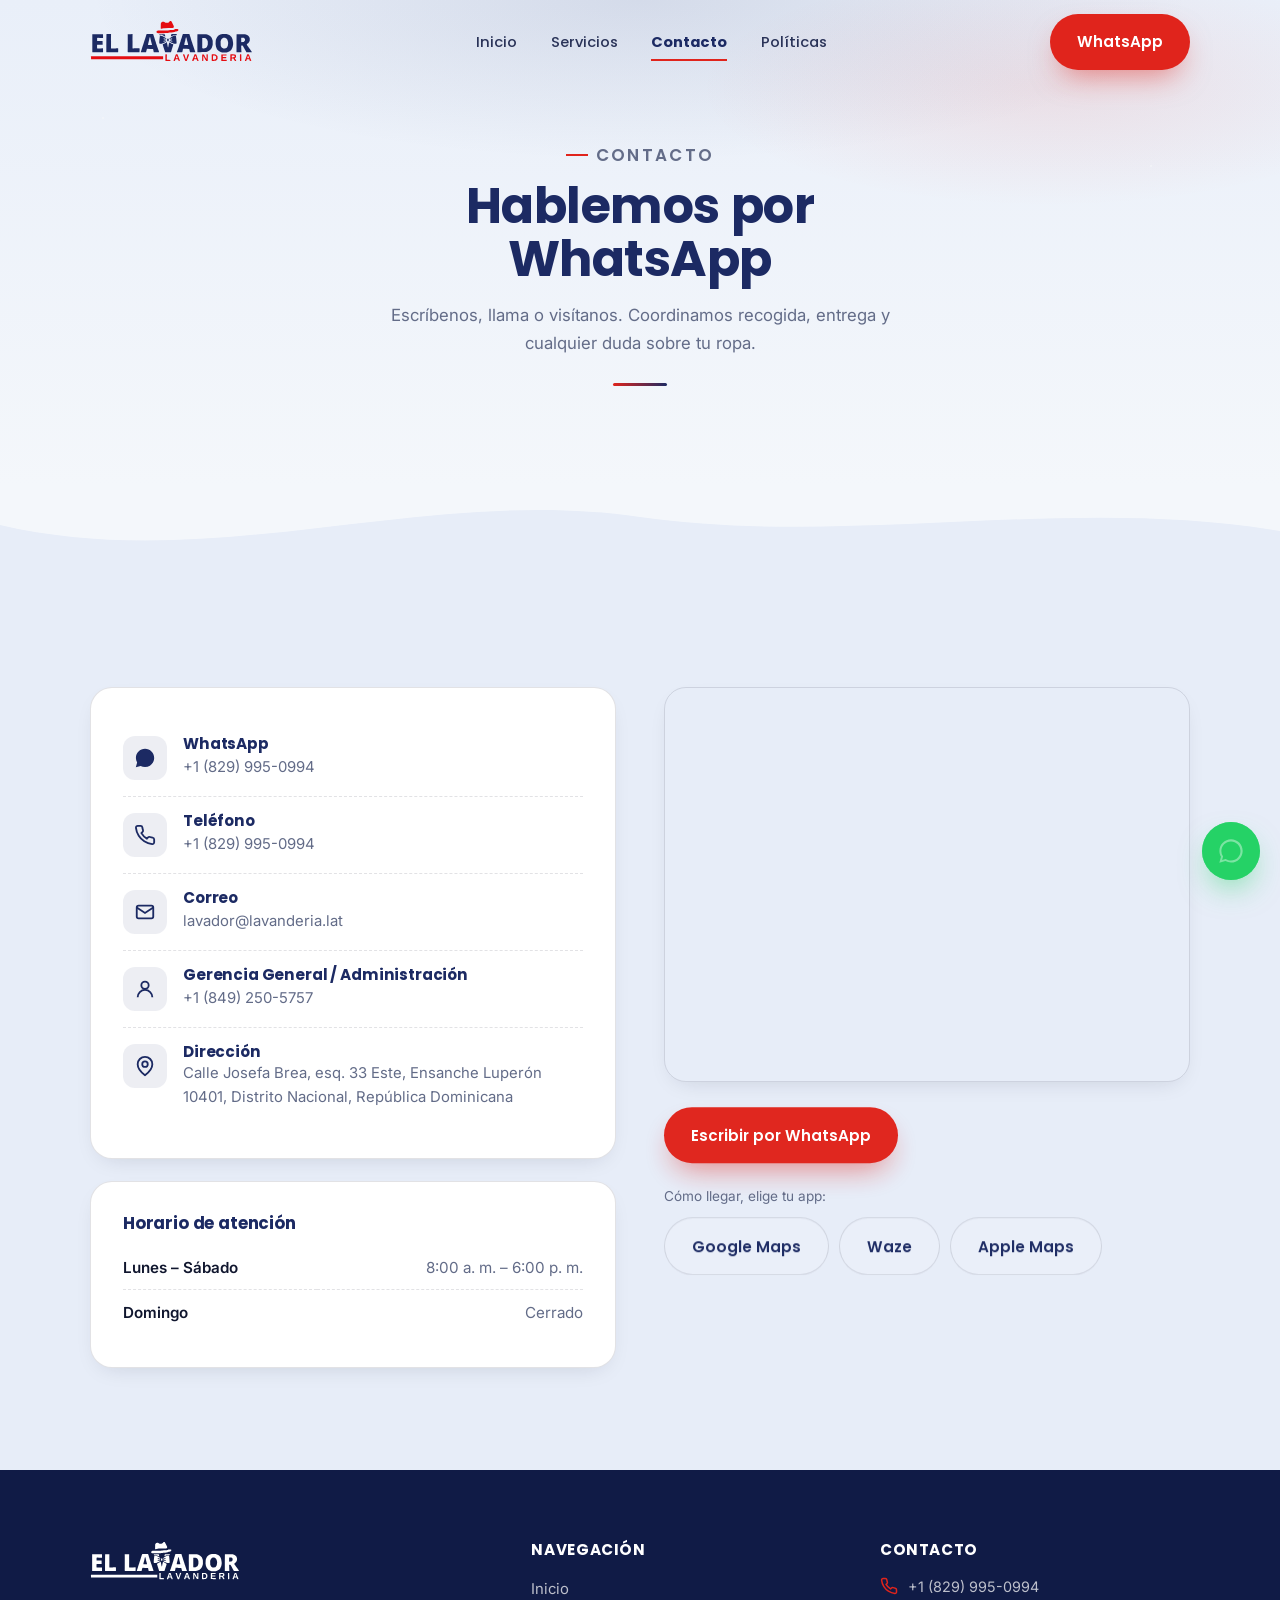
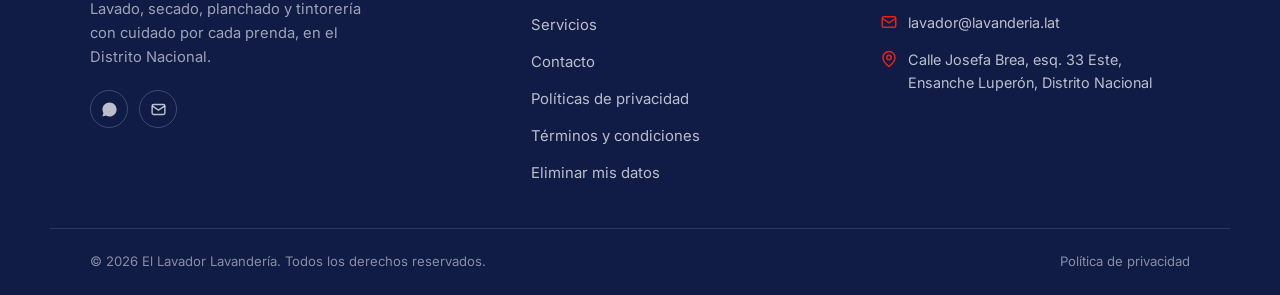
==== commit 300dede0: "Add files via upload" ====
--- a/contacto/index.html
+++ b/contacto/index.html
@@ -5,10 +5,72 @@
   <meta name="viewport" content="width=device-width, initial-scale=1">
   <title>Contacto · El Lavador Lavandería</title>
   <meta name="description" content="Escríbenos por WhatsApp, llama o visítanos. Dirección, horario y mapa de El Lavador Lavandería en el Distrito Nacional.">
+  <link rel="canonical" href="https://lavador.lavanderia.lat/contacto/">
+
+  <link rel="icon" href="/assets/img/favicon.svg" type="image/svg+xml">
+  <link rel="icon" href="/assets/img/favicon-32x32.png" sizes="32x32" type="image/png">
+  <link rel="icon" href="/assets/img/favicon-16x16.png" sizes="16x16" type="image/png">
+  <link rel="apple-touch-icon" href="/assets/img/apple-touch-icon.png">
+  <meta name="theme-color" content="#1c2a63">
+
+  <meta property="og:type" content="website">
+  <meta property="og:site_name" content="El Lavador Lavandería">
+  <meta property="og:locale" content="es_DO">
+  <meta property="og:url" content="https://lavador.lavanderia.lat/contacto/">
+  <meta property="og:title" content="Contacto · El Lavador Lavandería">
+  <meta property="og:description" content="Escríbenos por WhatsApp, llama o visítanos. Dirección, horario y mapa de El Lavador Lavandería en el Distrito Nacional.">
+  <meta property="og:image" content="https://lavador.lavanderia.lat/assets/img/og-image.png">
+  <meta property="og:image:width" content="1200">
+  <meta property="og:image:height" content="630">
+
+  <meta name="twitter:card" content="summary_large_image">
+  <meta name="twitter:title" content="Contacto · El Lavador Lavandería">
+  <meta name="twitter:description" content="Escríbenos por WhatsApp, llama o visítanos. Dirección, horario y mapa de El Lavador Lavandería en el Distrito Nacional.">
+  <meta name="twitter:image" content="https://lavador.lavanderia.lat/assets/img/og-image.png">
   <link rel="preconnect" href="https://fonts.googleapis.com">
   <link rel="preconnect" href="https://fonts.gstatic.com" crossorigin>
   <link rel="stylesheet" href="https://fonts.googleapis.com/css2?family=Poppins:wght@500;600;700;800&family=Inter:wght@400;500;600&display=swap">
-  <link rel="stylesheet" href="/styles.css?v=20260769">
+  <link rel="stylesheet" href="/styles.css?v=20260770">
+  <script type="application/ld+json">
+  {
+    "@context": "https://schema.org",
+    "@type": "DryCleaningOrLaundry",
+    "@id": "https://lavador.lavanderia.lat/",
+    "name": "El Lavador Lavandería",
+    "alternateName": "El Lavador",
+    "image": "https://lavador.lavanderia.lat/assets/img/og-image.png",
+    "logo": "https://lavador.lavanderia.lat/assets/img/logo.png",
+    "url": "https://lavador.lavanderia.lat/",
+    "telephone": "+1-829-995-0994",
+    "email": "lavador@lavanderia.lat",
+    "priceRange": "$$",
+    "description": "Lavandería en el Distrito Nacional con servicio de lavado, secado, planchado, tintorería, sábanas, edredones, servicio exprés y recogida y entrega a domicilio.",
+    "address": {
+      "@type": "PostalAddress",
+      "streetAddress": "Calle Josefa Brea, esq. 33 Este",
+      "addressLocality": "Ensanche Luperón, Distrito Nacional",
+      "postalCode": "10401",
+      "addressCountry": "DO"
+    },
+    "geo": {
+      "@type": "GeoCoordinates",
+      "latitude": 18.5012468,
+      "longitude": -69.8997347
+    },
+    "areaServed": {
+      "@type": "City",
+      "name": "Santo Domingo, Distrito Nacional"
+    },
+    "openingHoursSpecification": [
+      {
+        "@type": "OpeningHoursSpecification",
+        "dayOfWeek": ["Monday","Tuesday","Wednesday","Thursday","Friday","Saturday"],
+        "opens": "08:00",
+        "closes": "18:00"
+      }
+    ]
+  }
+  </script>
 </head>
 <body>
   <a class="skip-link" href="#main">Saltar al contenido</a>
@@ -230,6 +292,6 @@
   <script defer src="/lib/gsap.min.js"></script>
   <script defer src="/lib/ScrollTrigger.min.js"></script>
   <script defer src="/lib/manifest.js"></script>
-  <script defer src="/main.js?v=20260769"></script>
+  <script defer src="/main.js?v=20260770"></script>
 </body>
 </html>
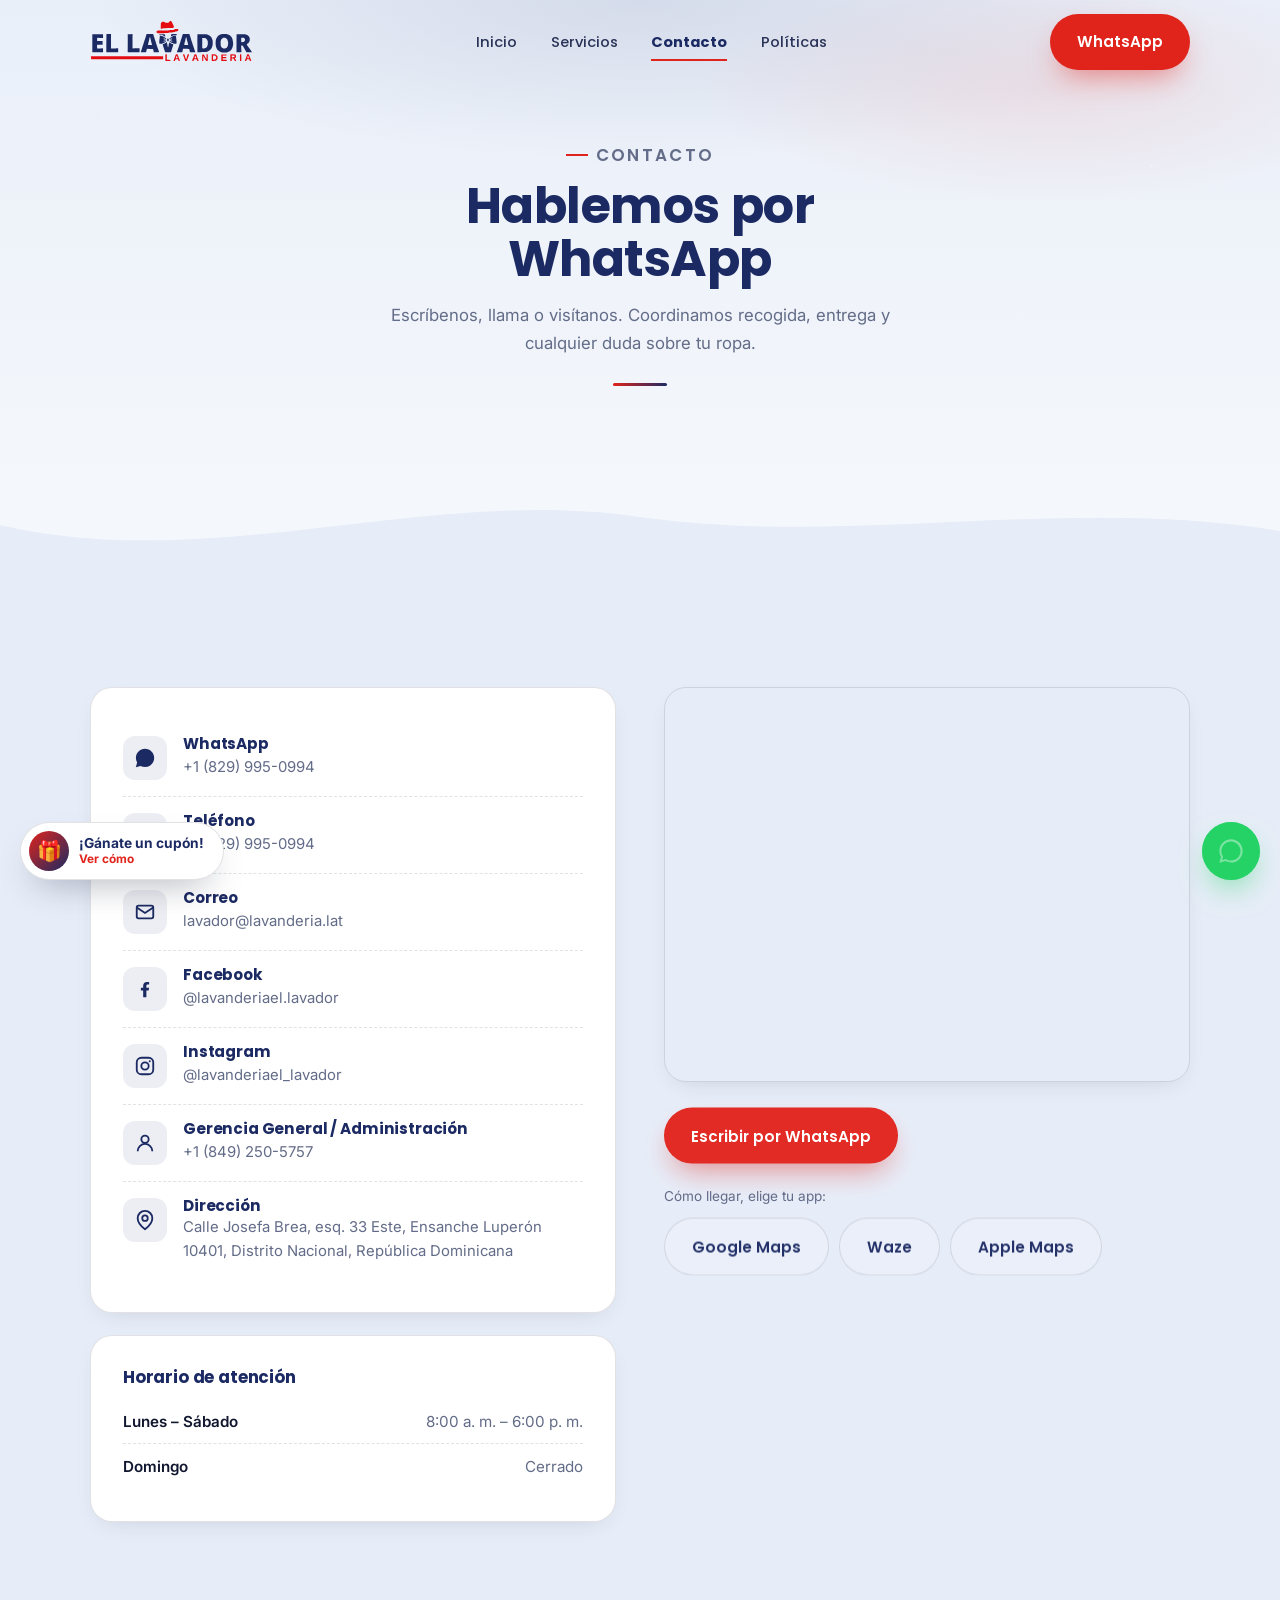
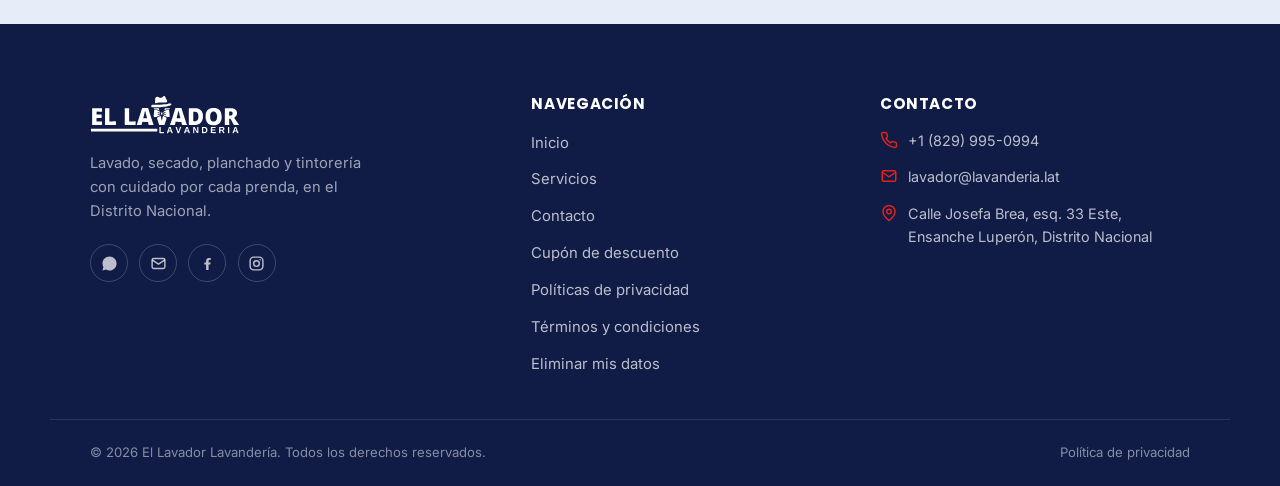
==== commit e9cf76e0: "Add files via upload" ====
--- a/contacto/index.html
+++ b/contacto/index.html
@@ -7,10 +7,10 @@
   <meta name="description" content="Escríbenos por WhatsApp, llama o visítanos. Dirección, horario y mapa de El Lavador Lavandería en el Distrito Nacional.">
   <link rel="canonical" href="https://lavador.lavanderia.lat/contacto/">
 
-  <link rel="icon" href="/assets/img/favicon.svg" type="image/svg+xml">
-  <link rel="icon" href="/assets/img/favicon-32x32.png" sizes="32x32" type="image/png">
-  <link rel="icon" href="/assets/img/favicon-16x16.png" sizes="16x16" type="image/png">
-  <link rel="apple-touch-icon" href="/assets/img/apple-touch-icon.png">
+  <link rel="icon" href="/assets/img/favicon.svg?v=20260778" type="image/svg+xml">
+  <link rel="icon" href="/assets/img/favicon-32x32.png?v=20260778" sizes="32x32" type="image/png">
+  <link rel="icon" href="/assets/img/favicon-16x16.png?v=20260778" sizes="16x16" type="image/png">
+  <link rel="apple-touch-icon" href="/assets/img/apple-touch-icon.png?v=20260778">
   <meta name="theme-color" content="#1c2a63">
 
   <meta property="og:type" content="website">
@@ -30,7 +30,7 @@
   <link rel="preconnect" href="https://fonts.googleapis.com">
   <link rel="preconnect" href="https://fonts.gstatic.com" crossorigin>
   <link rel="stylesheet" href="https://fonts.googleapis.com/css2?family=Poppins:wght@500;600;700;800&family=Inter:wght@400;500;600&display=swap">
-  <link rel="stylesheet" href="/styles.css?v=20260770">
+  <link rel="stylesheet" href="/styles.css?v=20260778">
   <script type="application/ld+json">
   {
     "@context": "https://schema.org",
@@ -68,6 +68,10 @@
         "opens": "08:00",
         "closes": "18:00"
       }
+    ],
+    "sameAs": [
+      "https://www.facebook.com/lavanderiael.lavador/",
+      "https://www.instagram.com/lavanderiael_lavador/"
     ]
   }
   </script>
@@ -161,6 +165,24 @@
               </li>
               <li>
                 <span class="ic">
+                  <svg viewBox="0 0 24 24" fill="currentColor"><path d="M13.5 21v-7.5H16l.5-3H13.5V8.5c0-.9.25-1.5 1.53-1.5H16.5V4.36C16.2 4.32 15.2 4.24 14 4.24c-2.4 0-4 1.47-4 4.17V10.5H7.5v3H10V21h3.5Z"/></svg>
+                </span>
+                <div>
+                  <h3>Facebook</h3>
+                  <a href="https://www.facebook.com/lavanderiael.lavador/" target="_blank" rel="noopener">@lavanderiael.lavador</a>
+                </div>
+              </li>
+              <li>
+                <span class="ic">
+                  <svg viewBox="0 0 24 24" fill="none" stroke="currentColor" stroke-width="2"><rect x="3" y="3" width="18" height="18" rx="5"/><circle cx="12" cy="12" r="4"/><circle cx="17.2" cy="6.8" r="1.1" fill="currentColor" stroke="none"/></svg>
+                </span>
+                <div>
+                  <h3>Instagram</h3>
+                  <a href="https://www.instagram.com/lavanderiael_lavador/" target="_blank" rel="noopener">@lavanderiael_lavador</a>
+                </div>
+              </li>
+              <li>
+                <span class="ic">
                   <svg viewBox="0 0 24 24" fill="none" stroke="currentColor" stroke-width="2"><circle cx="12" cy="8" r="4"/><path d="M4 21c0-4.4 3.6-8 8-8s8 3.6 8 8"/></svg>
                 </span>
                 <div>
@@ -226,6 +248,12 @@
           <a href="mailto:lavador@lavanderia.lat" aria-label="Correo">
             <svg viewBox="0 0 24 24" fill="none" stroke="currentColor" stroke-width="2"><rect x="3" y="5" width="18" height="14" rx="2"/><path d="m3 7 9 6 9-6"/></svg>
           </a>
+          <a href="https://www.facebook.com/lavanderiael.lavador/" target="_blank" rel="noopener" aria-label="Facebook">
+            <svg viewBox="0 0 24 24" fill="currentColor"><path d="M13.5 21v-7.5H16l.5-3H13.5V8.5c0-.9.25-1.5 1.53-1.5H16.5V4.36C16.2 4.32 15.2 4.24 14 4.24c-2.4 0-4 1.47-4 4.17V10.5H7.5v3H10V21h3.5Z"/></svg>
+          </a>
+          <a href="https://www.instagram.com/lavanderiael_lavador/" target="_blank" rel="noopener" aria-label="Instagram">
+            <svg viewBox="0 0 24 24" fill="none" stroke="currentColor" stroke-width="2"><rect x="3" y="3" width="18" height="18" rx="5"/><circle cx="12" cy="12" r="4"/><circle cx="17.2" cy="6.8" r="1.1" fill="currentColor" stroke="none"/></svg>
+          </a>
         </div>
       </div>
       <div class="footer-nav">
@@ -234,6 +262,7 @@
           <li><a href="/">Inicio</a></li>
           <li><a href="/servicios/">Servicios</a></li>
           <li><a href="/contacto/">Contacto</a></li>
+          <li><a href="/cupon/">Cupón de descuento</a></li>
           <li><a href="/politica/">Políticas de privacidad</a></li>
           <li><a href="/terminos/">Términos y condiciones</a></li>
           <li><a href="/eliminar-datos/">Eliminar mis datos</a></li>
@@ -289,9 +318,19 @@
     </a>
   </div>
 
+  <div class="promo-badge" data-promo-modal aria-hidden="true">
+    <a class="promo-badge-link" href="/cupon/">
+      <span class="promo-badge-icon" aria-hidden="true">🎁</span>
+      <span class="promo-badge-text">
+        <strong data-promo-title>¡Gánate un cupón!</strong>
+        <span>Ver cómo</span>
+      </span>
+    </a>
+  </div>
+
   <script defer src="/lib/gsap.min.js"></script>
   <script defer src="/lib/ScrollTrigger.min.js"></script>
   <script defer src="/lib/manifest.js"></script>
-  <script defer src="/main.js?v=20260770"></script>
+  <script defer src="/main.js?v=20260778"></script>
 </body>
 </html>
--- a/styles.css
+++ b/styles.css
@@ -1370,3 +1370,120 @@
   border-radius: 999px; padding: .38rem 1rem;
   font-size: .82rem; color: var(--ink-mute);
 }
+
+/* =============================================================
+   30. Cupón de descuento — aviso emergente + página de pasos
+   ============================================================= */
+.promo-badge {
+  position: fixed; left: 1.25rem; bottom: 1.25rem; z-index: 90;
+  max-width: 250px;
+  background: var(--paper);
+  border: 1px solid var(--line);
+  border-radius: 999px;
+  box-shadow: 0 16px 36px -16px rgba(16,22,46,.4);
+  opacity: 0; visibility: hidden;
+  transform: translateY(14px) scale(.94);
+  transition: opacity .4s var(--ease-out), transform .4s var(--ease-out), visibility 0s linear .4s;
+}
+.promo-badge.is-open {
+  opacity: 1; visibility: visible; transform: translateY(0) scale(1);
+  transition: opacity .4s var(--ease-out), transform .4s var(--ease-out);
+}
+.promo-badge-link {
+  display: flex; align-items: center; gap: .65rem;
+  padding: .5rem 1.15rem .5rem .5rem;
+  text-decoration: none; color: var(--ink);
+}
+.promo-badge-icon {
+  width: 40px; height: 40px; border-radius: 50%; flex-shrink: 0;
+  display: grid; place-items: center; font-size: 1.25rem;
+  background: linear-gradient(135deg, var(--red), var(--navy));
+}
+.promo-badge-text { display: flex; flex-direction: column; line-height: 1.25; }
+.promo-badge-text strong { font-size: .86rem; color: var(--navy); }
+.promo-badge-text span { font-size: .74rem; color: var(--red); font-weight: 700; }
+@media (max-width: 640px) {
+  .promo-badge { left: .8rem; bottom: .8rem; max-width: 205px; }
+  .promo-badge-icon { width: 34px; height: 34px; font-size: 1.05rem; }
+  .promo-badge-text strong { font-size: .78rem; }
+  .promo-badge-text span { font-size: .68rem; }
+}
+
+/* Página /cupon/ */
+.cupon-steps {
+  display: grid; gap: 1.2rem;
+  grid-template-columns: repeat(auto-fit, minmax(240px, 1fr));
+  margin-bottom: 2.6rem;
+}
+.cupon-step {
+  background: var(--paper); border: 1px solid var(--line);
+  border-radius: var(--radius); padding: 1.6rem;
+  box-shadow: var(--shadow-sm);
+  display: flex; flex-direction: column; gap: .8rem;
+  transition: border-color .3s, box-shadow .3s;
+}
+.cupon-step-icon {
+  width: 46px; height: 46px; border-radius: 50%;
+  display: grid; place-items: center;
+  background: var(--bg-2); color: var(--navy);
+}
+.cupon-step-icon svg { width: 22px; height: 22px; }
+.cupon-step h3 { font-size: 1.02rem; }
+.cupon-step p { color: var(--ink-mute); font-size: .9rem; flex: 1; }
+.cupon-step-actions { display: flex; flex-wrap: wrap; gap: .6rem; align-items: center; }
+.cupon-confirm {
+  border: 1px solid var(--line); background: var(--bg-2);
+  border-radius: 999px; padding: .55rem 1.1rem;
+  font-size: .85rem; font-weight: 600; color: var(--ink);
+  cursor: pointer; transition: all .25s; white-space: nowrap;
+}
+.cupon-confirm:hover:not(:disabled) { border-color: var(--navy); }
+.cupon-confirm:disabled { opacity: .55; cursor: not-allowed; }
+.cupon-hint { font-size: .78rem; color: var(--ink-mute); }
+.cupon-step.is-done { border-color: #2fb864; box-shadow: 0 12px 26px -16px rgba(47,184,100,.55); }
+.cupon-step.is-done .cupon-confirm {
+  background: #2fb864; border-color: #2fb864; color: #fff; opacity: 1;
+}
+.cupon-step.is-done .cupon-confirm::before { content: "✓ "; }
+
+.cupon-reveal {
+  position: relative; max-width: 560px; margin-inline: auto;
+  background: linear-gradient(160deg, var(--navy), #101a44);
+  color: #fff; border-radius: calc(var(--radius) + 6px);
+  padding: clamp(1.8rem, 5vw, 2.8rem);
+  text-align: center; overflow: hidden;
+}
+.cupon-reveal-lock {
+  display: grid; place-items: center; gap: .4rem;
+  font-size: .95rem;
+}
+.cupon-id-form { display: grid; gap: .8rem; max-width: 360px; margin-inline: auto; }
+.cupon-id-title { font-size: 1.15rem; font-weight: 700; }
+.cupon-id-sub { font-size: .88rem; color: rgba(255,255,255,.75); margin-top: -.4rem; }
+.cupon-id-fields { display: grid; gap: .6rem; }
+.cupon-id-fields input {
+  width: 100%; border-radius: 12px; border: 1px solid rgba(255,255,255,.3);
+  background: rgba(255,255,255,.08); color: #fff;
+  padding: .75rem 1rem; font-size: .95rem; font-family: inherit;
+}
+.cupon-id-fields input::placeholder { color: rgba(255,255,255,.55); }
+.cupon-id-fields input:focus { outline: none; border-color: #fff; background: rgba(255,255,255,.14); }
+.cupon-id-error { font-size: .85rem; color: #ffb4ac; }
+.cupon-id-note { font-size: .78rem; color: rgba(255,255,255,.6); }
+.cupon-code {
+  font-family: ui-monospace, SFMono-Regular, Menlo, monospace;
+  font-size: clamp(1.7rem, 6vw, 2.5rem);
+  letter-spacing: .07em; font-weight: 800;
+  background: rgba(255,255,255,.1);
+  border: 1px dashed rgba(255,255,255,.4);
+  border-radius: 14px; padding: .6rem 1.2rem;
+  margin: 1rem 0; display: inline-block;
+}
+.cupon-discount { font-size: 1.05rem; color: rgba(255,255,255,.85); }
+.cupon-reveal .hero-actions { justify-content: center; margin-top: 1.5rem; flex-wrap: wrap; }
+.cupon-reveal .btn-ghost { color: #fff; border-color: rgba(255,255,255,.35); }
+.cupon-reveal .btn-ghost:hover { background: rgba(255,255,255,.12); border-color: #fff; }
+
+.cupon-inactive { text-align: center; max-width: 460px; margin-inline: auto; }
+.cupon-inactive p { color: var(--ink-mute); margin-bottom: 1.4rem; }
+.cupon-loading { text-align: center; color: var(--ink-mute); }
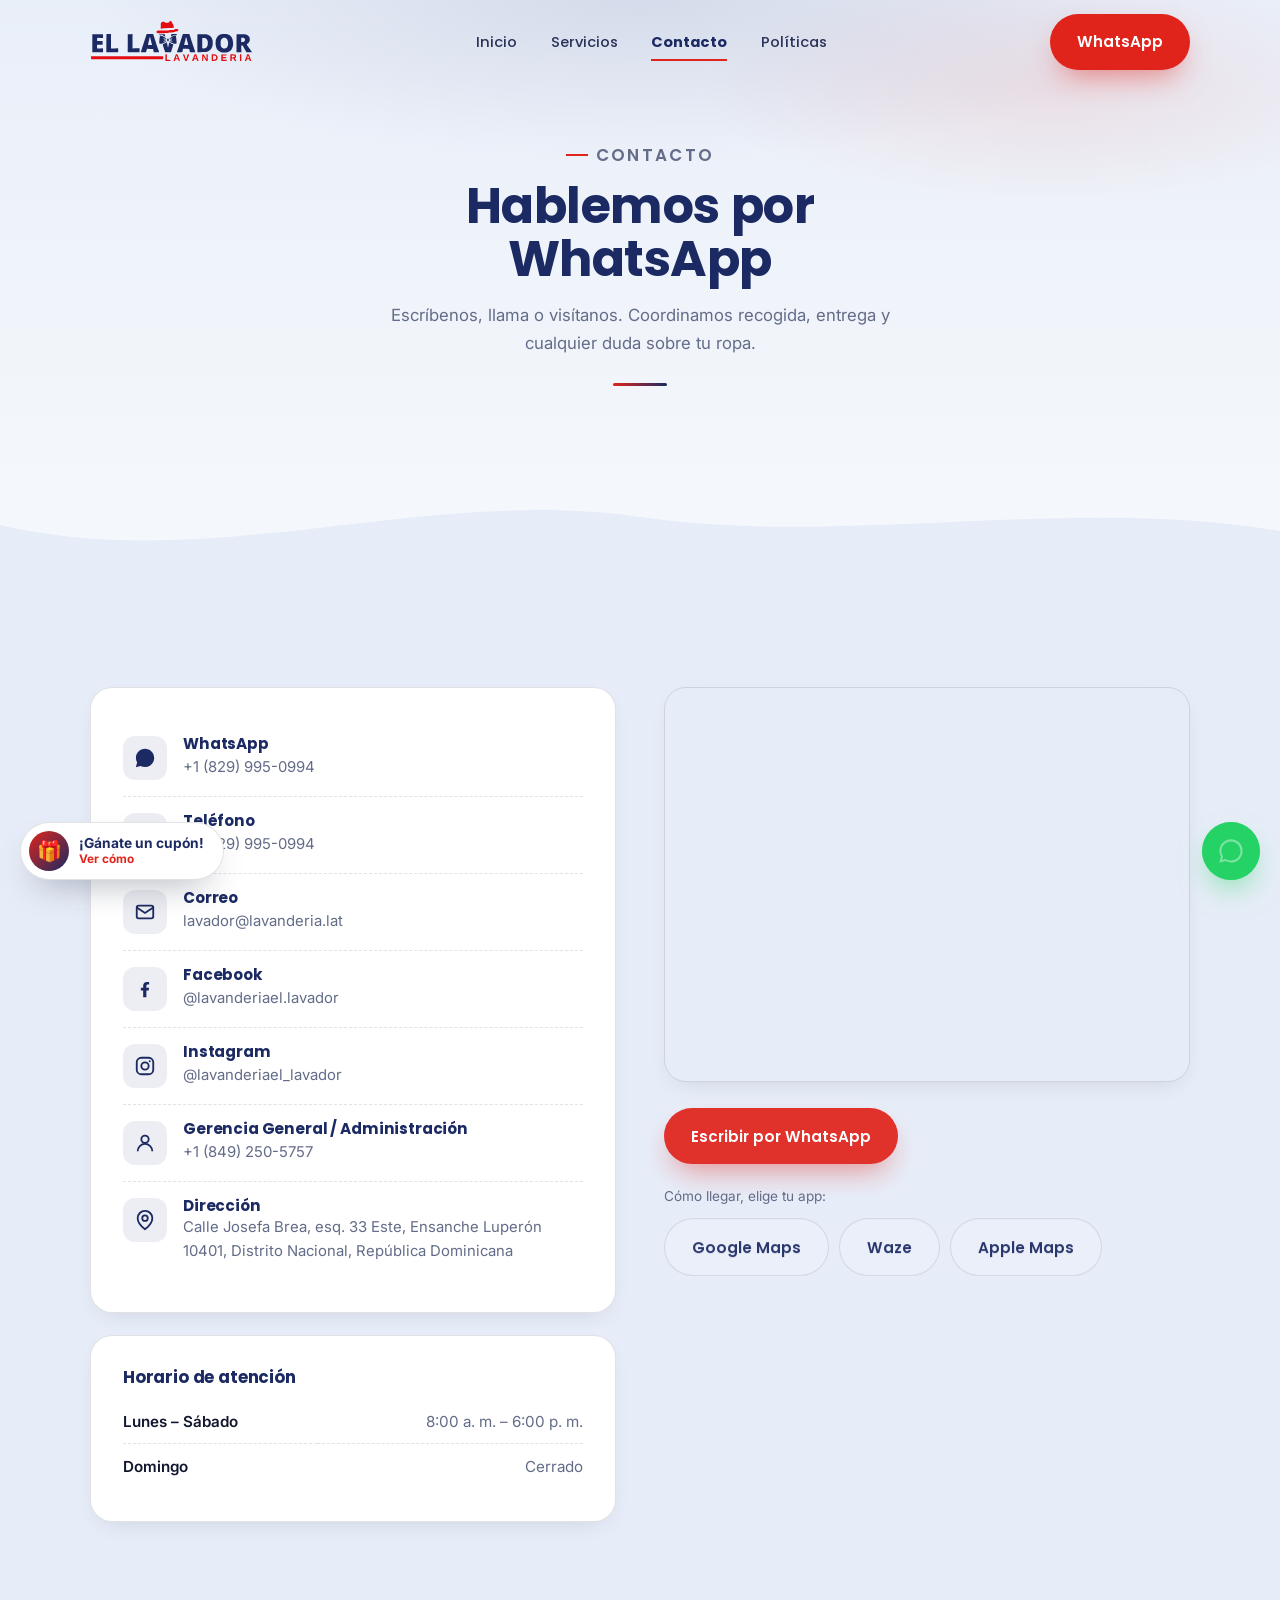
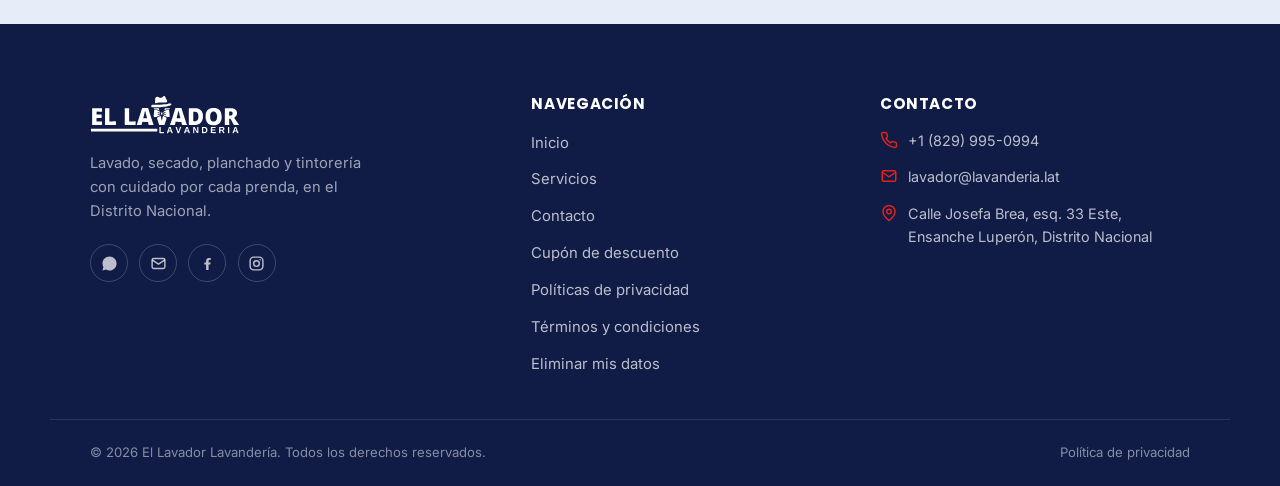
==== commit 9ba8cbf5: "Add files via upload" ====
--- a/contacto/index.html
+++ b/contacto/index.html
@@ -7,10 +7,10 @@
   <meta name="description" content="Escríbenos por WhatsApp, llama o visítanos. Dirección, horario y mapa de El Lavador Lavandería en el Distrito Nacional.">
   <link rel="canonical" href="https://lavador.lavanderia.lat/contacto/">
 
-  <link rel="icon" href="/assets/img/favicon.svg?v=20260778" type="image/svg+xml">
-  <link rel="icon" href="/assets/img/favicon-32x32.png?v=20260778" sizes="32x32" type="image/png">
-  <link rel="icon" href="/assets/img/favicon-16x16.png?v=20260778" sizes="16x16" type="image/png">
-  <link rel="apple-touch-icon" href="/assets/img/apple-touch-icon.png?v=20260778">
+  <link rel="icon" href="/assets/img/favicon.svg?v=20260779" type="image/svg+xml">
+  <link rel="icon" href="/assets/img/favicon-32x32.png?v=20260779" sizes="32x32" type="image/png">
+  <link rel="icon" href="/assets/img/favicon-16x16.png?v=20260779" sizes="16x16" type="image/png">
+  <link rel="apple-touch-icon" href="/assets/img/apple-touch-icon.png?v=20260779">
   <meta name="theme-color" content="#1c2a63">
 
   <meta property="og:type" content="website">
@@ -30,7 +30,7 @@
   <link rel="preconnect" href="https://fonts.googleapis.com">
   <link rel="preconnect" href="https://fonts.gstatic.com" crossorigin>
   <link rel="stylesheet" href="https://fonts.googleapis.com/css2?family=Poppins:wght@500;600;700;800&family=Inter:wght@400;500;600&display=swap">
-  <link rel="stylesheet" href="/styles.css?v=20260778">
+  <link rel="stylesheet" href="/styles.css?v=20260779">
   <script type="application/ld+json">
   {
     "@context": "https://schema.org",
@@ -331,6 +331,6 @@
   <script defer src="/lib/gsap.min.js"></script>
   <script defer src="/lib/ScrollTrigger.min.js"></script>
   <script defer src="/lib/manifest.js"></script>
-  <script defer src="/main.js?v=20260778"></script>
+  <script defer src="/main.js?v=20260779"></script>
 </body>
 </html>
--- a/styles.css
+++ b/styles.css
@@ -37,6 +37,7 @@
    2. Reset & base
    ============================================================= */
 *, *::before, *::after { box-sizing: border-box; margin: 0; }
+[hidden] { display: none !important; }
 html {
   -webkit-text-size-adjust: 100%;
   tab-size: 2;
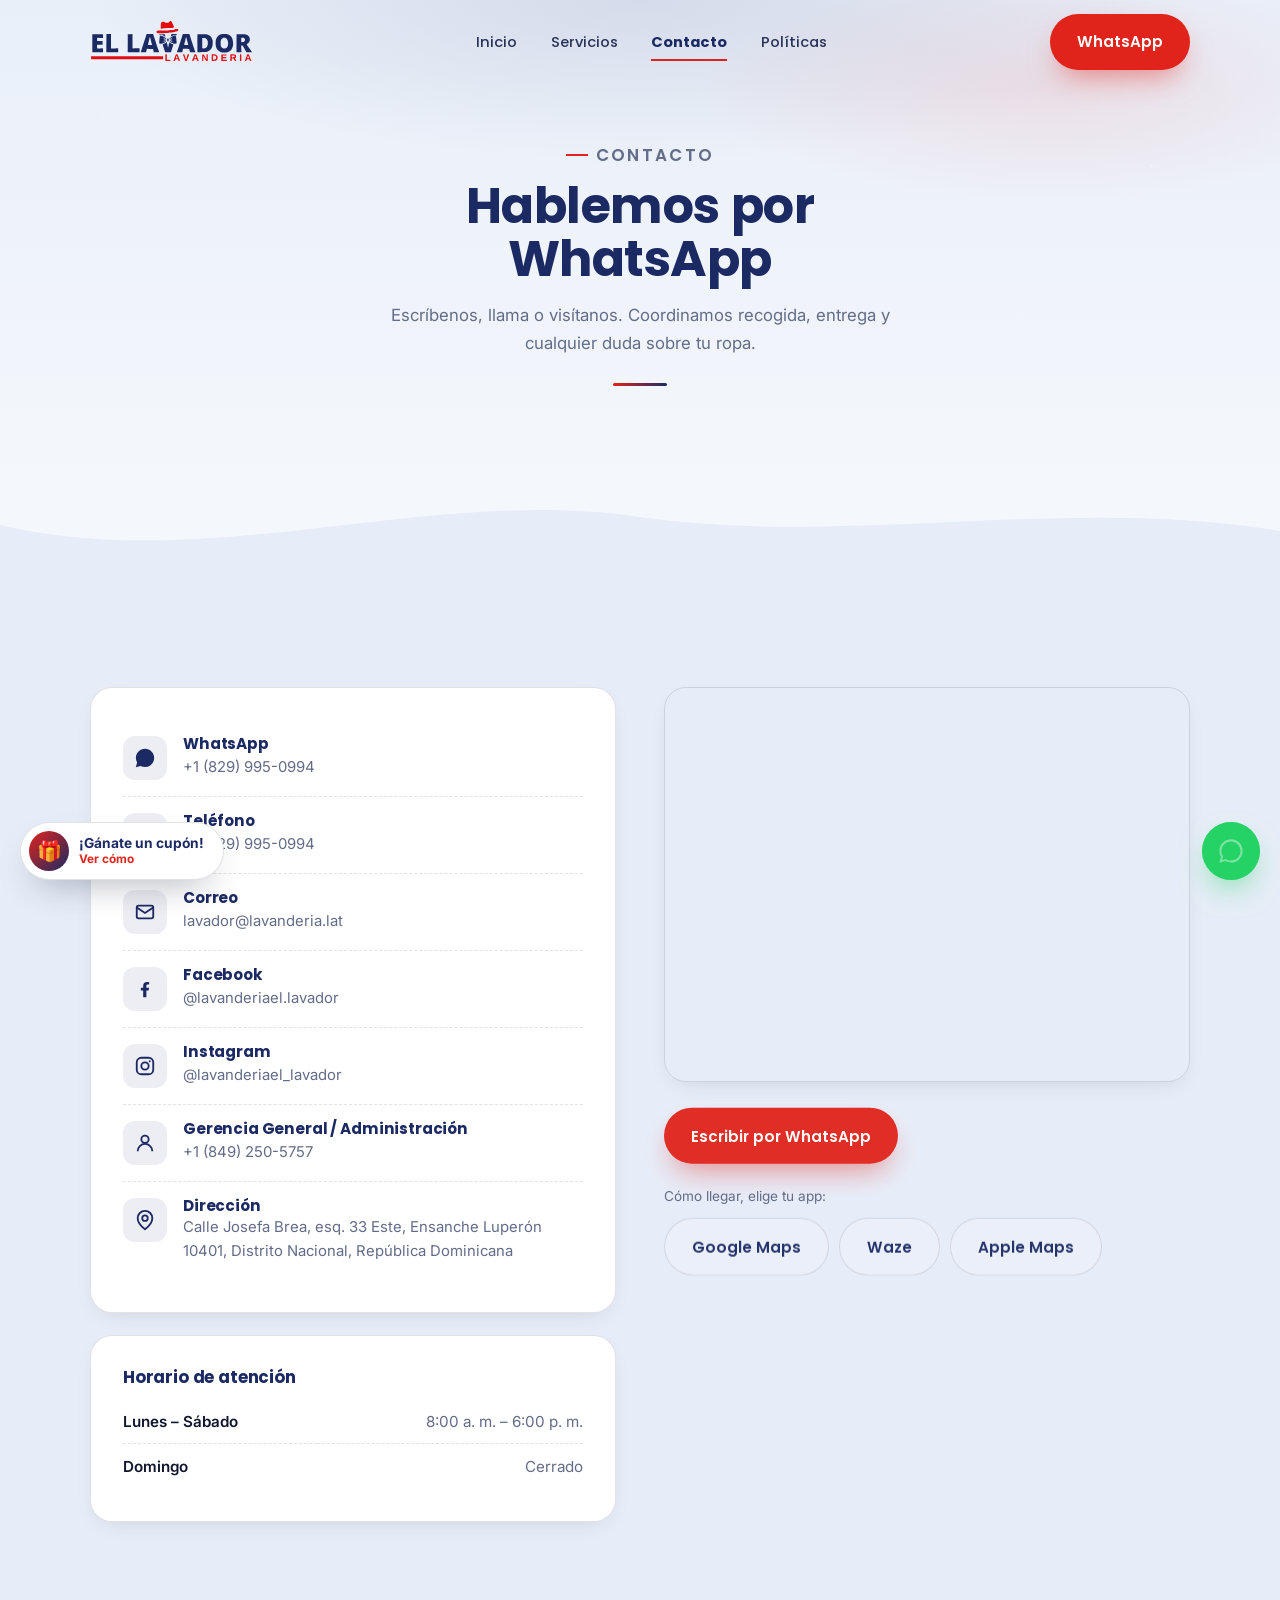
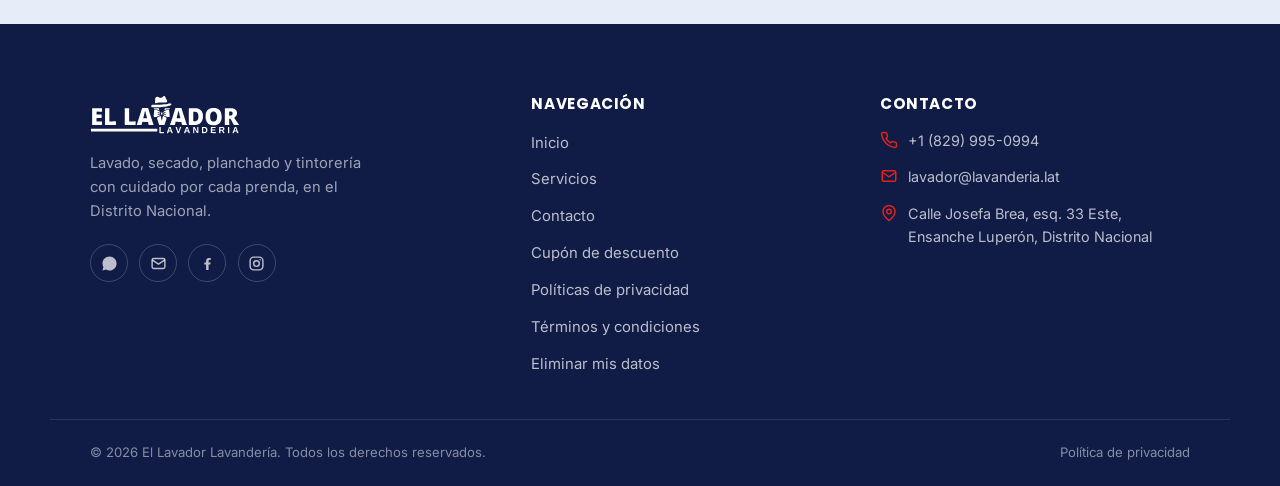
==== commit 77db38d3: "Add files via upload" ====
--- a/contacto/index.html
+++ b/contacto/index.html
@@ -7,10 +7,10 @@
   <meta name="description" content="Escríbenos por WhatsApp, llama o visítanos. Dirección, horario y mapa de El Lavador Lavandería en el Distrito Nacional.">
   <link rel="canonical" href="https://lavador.lavanderia.lat/contacto/">
 
-  <link rel="icon" href="/assets/img/favicon.svg?v=20260779" type="image/svg+xml">
-  <link rel="icon" href="/assets/img/favicon-32x32.png?v=20260779" sizes="32x32" type="image/png">
-  <link rel="icon" href="/assets/img/favicon-16x16.png?v=20260779" sizes="16x16" type="image/png">
-  <link rel="apple-touch-icon" href="/assets/img/apple-touch-icon.png?v=20260779">
+  <link rel="icon" href="/assets/img/favicon.svg?v=20260780" type="image/svg+xml">
+  <link rel="icon" href="/assets/img/favicon-32x32.png?v=20260780" sizes="32x32" type="image/png">
+  <link rel="icon" href="/assets/img/favicon-16x16.png?v=20260780" sizes="16x16" type="image/png">
+  <link rel="apple-touch-icon" href="/assets/img/apple-touch-icon.png?v=20260780">
   <meta name="theme-color" content="#1c2a63">
 
   <meta property="og:type" content="website">
@@ -30,14 +30,14 @@
   <link rel="preconnect" href="https://fonts.googleapis.com">
   <link rel="preconnect" href="https://fonts.gstatic.com" crossorigin>
   <link rel="stylesheet" href="https://fonts.googleapis.com/css2?family=Poppins:wght@500;600;700;800&family=Inter:wght@400;500;600&display=swap">
-  <link rel="stylesheet" href="/styles.css?v=20260779">
+  <link rel="stylesheet" href="/styles.css?v=20260780">
   <script type="application/ld+json">
   {
     "@context": "https://schema.org",
     "@type": "DryCleaningOrLaundry",
     "@id": "https://lavador.lavanderia.lat/",
     "name": "El Lavador Lavandería",
-    "alternateName": "El Lavador",
+    "alternateName": ["El Lavador", "Lavador Lavandería", "Lavandería El Lavador"],
     "image": "https://lavador.lavanderia.lat/assets/img/og-image.png",
     "logo": "https://lavador.lavanderia.lat/assets/img/logo.png",
     "url": "https://lavador.lavanderia.lat/",
@@ -69,9 +69,11 @@
         "closes": "18:00"
       }
     ],
+    "hasMap": "https://maps.google.com/?cid=2155532017040345843",
     "sameAs": [
       "https://www.facebook.com/lavanderiael.lavador/",
-      "https://www.instagram.com/lavanderiael_lavador/"
+      "https://www.instagram.com/lavanderiael_lavador/",
+      "https://maps.google.com/?cid=2155532017040345843"
     ]
   }
   </script>
@@ -331,6 +333,6 @@
   <script defer src="/lib/gsap.min.js"></script>
   <script defer src="/lib/ScrollTrigger.min.js"></script>
   <script defer src="/lib/manifest.js"></script>
-  <script defer src="/main.js?v=20260779"></script>
+  <script defer src="/main.js?v=20260780"></script>
 </body>
 </html>
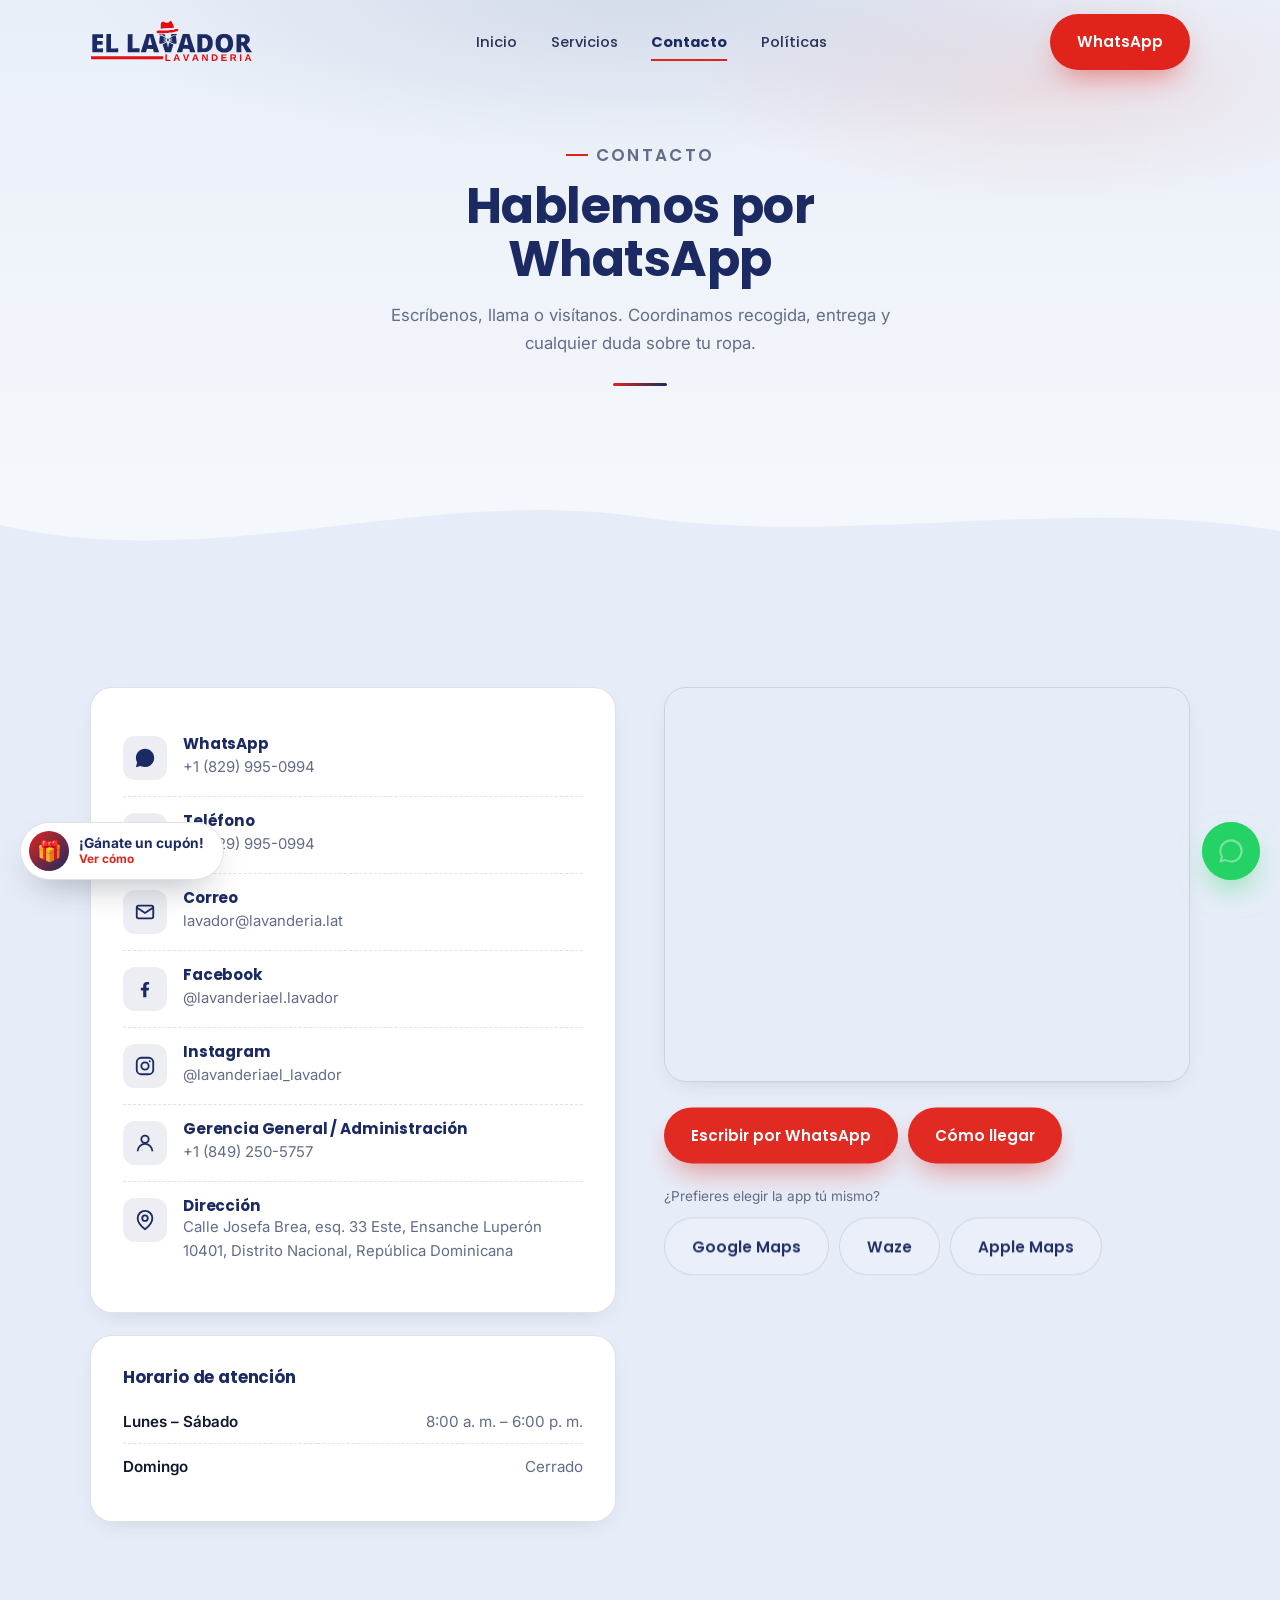
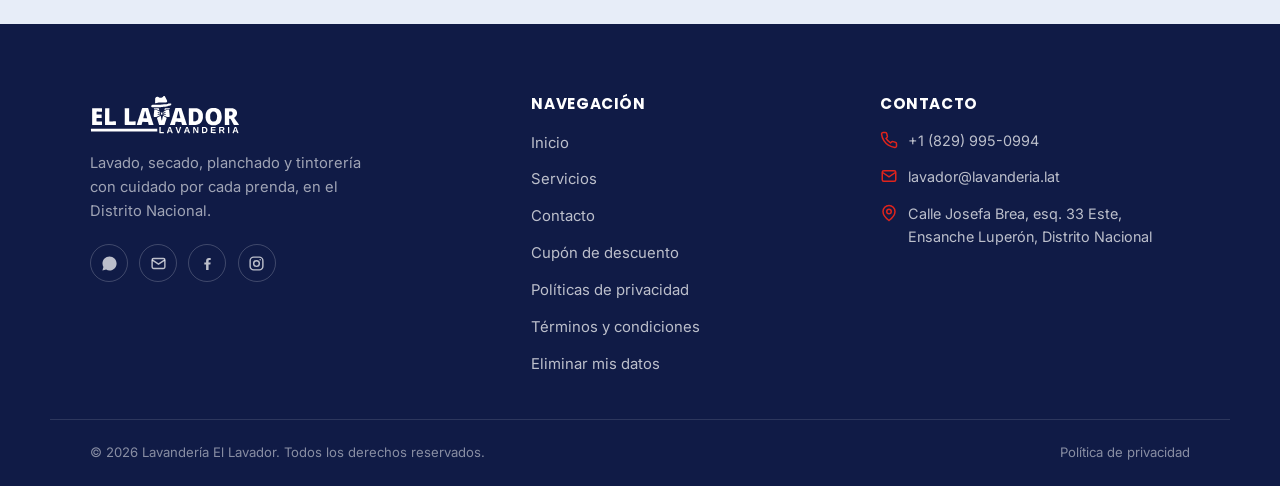
==== commit 8f3e262c: "Add files via upload" ====
--- a/contacto/index.html
+++ b/contacto/index.html
@@ -3,42 +3,45 @@
 <head>
   <meta charset="utf-8">
   <meta name="viewport" content="width=device-width, initial-scale=1">
-  <title>Contacto · El Lavador Lavandería</title>
-  <meta name="description" content="Escríbenos por WhatsApp, llama o visítanos. Dirección, horario y mapa de El Lavador Lavandería en el Distrito Nacional.">
+  <title>Contacto · Lavandería El Lavador</title>
+  <meta name="description" content="Escríbenos por WhatsApp, llama o visítanos. Dirección, horario y mapa de Lavandería El Lavador en el Distrito Nacional.">
   <link rel="canonical" href="https://lavador.lavanderia.lat/contacto/">
 
-  <link rel="icon" href="/assets/img/favicon.svg?v=20260780" type="image/svg+xml">
-  <link rel="icon" href="/assets/img/favicon-32x32.png?v=20260780" sizes="32x32" type="image/png">
-  <link rel="icon" href="/assets/img/favicon-16x16.png?v=20260780" sizes="16x16" type="image/png">
-  <link rel="apple-touch-icon" href="/assets/img/apple-touch-icon.png?v=20260780">
+  <link rel="icon" href="/assets/img/favicon.svg?v=20260790" type="image/svg+xml">
+  <link rel="icon" href="/assets/img/favicon-32x32.png?v=20260790" sizes="32x32" type="image/png">
+  <link rel="icon" href="/assets/img/favicon-16x16.png?v=20260790" sizes="16x16" type="image/png">
+  <link rel="apple-touch-icon" href="/assets/img/apple-touch-icon.png?v=20260790">
+  <link rel="manifest" href="/manifest.json">
+  <meta name="apple-mobile-web-app-capable" content="yes">
+  <meta name="apple-mobile-web-app-title" content="El Lavador">
   <meta name="theme-color" content="#1c2a63">
 
   <meta property="og:type" content="website">
-  <meta property="og:site_name" content="El Lavador Lavandería">
+  <meta property="og:site_name" content="Lavandería El Lavador">
   <meta property="og:locale" content="es_DO">
   <meta property="og:url" content="https://lavador.lavanderia.lat/contacto/">
-  <meta property="og:title" content="Contacto · El Lavador Lavandería">
-  <meta property="og:description" content="Escríbenos por WhatsApp, llama o visítanos. Dirección, horario y mapa de El Lavador Lavandería en el Distrito Nacional.">
-  <meta property="og:image" content="https://lavador.lavanderia.lat/assets/img/og-image.png">
+  <meta property="og:title" content="Contacto · Lavandería El Lavador">
+  <meta property="og:description" content="Escríbenos por WhatsApp, llama o visítanos. Dirección, horario y mapa de Lavandería El Lavador en el Distrito Nacional.">
+  <meta property="og:image" content="https://lavador.lavanderia.lat/assets/img/og-image.png?v=20260790">
   <meta property="og:image:width" content="1200">
   <meta property="og:image:height" content="630">
 
   <meta name="twitter:card" content="summary_large_image">
-  <meta name="twitter:title" content="Contacto · El Lavador Lavandería">
-  <meta name="twitter:description" content="Escríbenos por WhatsApp, llama o visítanos. Dirección, horario y mapa de El Lavador Lavandería en el Distrito Nacional.">
-  <meta name="twitter:image" content="https://lavador.lavanderia.lat/assets/img/og-image.png">
+  <meta name="twitter:title" content="Contacto · Lavandería El Lavador">
+  <meta name="twitter:description" content="Escríbenos por WhatsApp, llama o visítanos. Dirección, horario y mapa de Lavandería El Lavador en el Distrito Nacional.">
+  <meta name="twitter:image" content="https://lavador.lavanderia.lat/assets/img/og-image.png?v=20260790">
   <link rel="preconnect" href="https://fonts.googleapis.com">
   <link rel="preconnect" href="https://fonts.gstatic.com" crossorigin>
   <link rel="stylesheet" href="https://fonts.googleapis.com/css2?family=Poppins:wght@500;600;700;800&family=Inter:wght@400;500;600&display=swap">
-  <link rel="stylesheet" href="/styles.css?v=20260780">
+  <link rel="stylesheet" href="/styles.css?v=20260790">
   <script type="application/ld+json">
   {
     "@context": "https://schema.org",
     "@type": "DryCleaningOrLaundry",
     "@id": "https://lavador.lavanderia.lat/",
-    "name": "El Lavador Lavandería",
-    "alternateName": ["El Lavador", "Lavador Lavandería", "Lavandería El Lavador"],
-    "image": "https://lavador.lavanderia.lat/assets/img/og-image.png",
+    "name": "Lavandería El Lavador",
+    "alternateName": ["El Lavador", "Lavador Lavandería", "El Lavador Lavandería"],
+    "image": "https://lavador.lavanderia.lat/assets/img/og-image.png?v=20260790",
     "logo": "https://lavador.lavanderia.lat/assets/img/logo.png",
     "url": "https://lavador.lavanderia.lat/",
     "telephone": "+1-829-995-0994",
@@ -83,8 +86,8 @@
 
   <header class="nav" data-nav>
     <div class="container nav-inner">
-      <a class="brand" href="/" aria-label="El Lavador Lavandería — inicio">
-        <img src="/assets/img/logo-vector.svg" alt="El Lavador Lavandería" width="160" height="45">
+      <a class="brand" href="/" aria-label="Lavandería El Lavador — inicio">
+        <img src="/assets/img/logo-vector.svg" alt="Lavandería El Lavador" width="160" height="45">
       </a>
       <nav class="nav-links" aria-label="Navegación principal">
         <a href="/">Inicio</a>
@@ -101,7 +104,7 @@
 
   <div class="mobile-menu" aria-hidden="true">
     <div class="mm-head">
-      <img src="/assets/img/logo-vector-white.svg" alt="El Lavador Lavandería" width="150" height="42">
+      <img src="/assets/img/logo-vector-white.svg" alt="Lavandería El Lavador" width="150" height="42">
     </div>
     <nav class="mm-links" aria-label="Navegación móvil">
       <a href="/"><span class="mm-num">01</span><span class="mm-txt">Inicio</span><svg class="mm-arrow" viewBox="0 0 24 24" fill="none" stroke="currentColor" stroke-width="2" stroke-linecap="round" stroke-linejoin="round" aria-hidden="true"><path d="M9 6l6 6-6 6"/></svg></a>
@@ -218,20 +221,27 @@
         <div data-reveal>
           <div class="map-frame">
             <iframe
-              title="Ubicación de El Lavador Lavandería"
-              src="https://www.google.com/maps?q=18.5012468,-69.8997347(Lavanderia+El+Lavador)&z=17&output=embed"
+              title="Ubicación de Lavandería El Lavador"
+              src="https://www.google.com/maps?q=Lavanderia+El+Lavador%2C+Calle+Josefa+Brea+esq.+Calle+33+Este%2C+Santo+Domingo&z=17&output=embed"
               loading="lazy"
               referrerpolicy="no-referrer-when-downgrade">
             </iframe>
           </div>
-          <div class="hero-actions" style="margin-top:1.6rem; justify-content:flex-start">
+          <div class="hero-actions" style="margin-top:1.6rem; justify-content:flex-start; gap:.6rem; flex-wrap:wrap">
             <a class="btn btn-primary" href="https://wa.me/18299950994" target="_blank" rel="noopener">Escribir por WhatsApp</a>
-          </div>
-          <p style="font-size:.85rem; color:var(--ink-mute); margin-top:1.4rem; margin-bottom:.6rem">Cómo llegar, elige tu app:</p>
+            <a
+              class="btn btn-primary"
+              href="https://www.google.com/maps/dir/?api=1&destination=Lavanderia%20El%20Lavador%2C%20Calle%20Josefa%20Brea%20esq.%20Calle%2033%20Este%2C%20Santo%20Domingo"
+              target="_blank" rel="noopener"
+              data-smart-map
+              data-map-lat="18.5012360" data-map-lng="-69.8998116" data-map-label="Lavanderia El Lavador"
+            >Cómo llegar</a>
+          </div>
+          <p style="font-size:.85rem; color:var(--ink-mute); margin-top:1.4rem; margin-bottom:.6rem">¿Prefieres elegir la app tú mismo?</p>
           <div class="hero-actions" style="justify-content:flex-start; gap:.6rem">
-            <a class="btn btn-ghost" href="https://www.google.com/maps/dir/?api=1&destination=18.5012468,-69.8997347" target="_blank" rel="noopener">Google Maps</a>
-            <a class="btn btn-ghost" href="https://waze.com/ul?ll=18.5012468,-69.8997347&navigate=yes" target="_blank" rel="noopener">Waze</a>
-            <a class="btn btn-ghost" href="https://maps.apple.com/?daddr=18.5012468,-69.8997347" target="_blank" rel="noopener">Apple Maps</a>
+            <a class="btn btn-ghost" href="https://www.google.com/maps?q=Lavanderia%20El%20Lavador%2C%20Calle%20Josefa%20Brea%20esq.%20Calle%2033%20Este%2C%20Santo%20Domingo" target="_blank" rel="noopener">Google Maps</a>
+            <a class="btn btn-ghost" href="https://waze.com/ul?ll=18.5012360%2C-69.8998116" target="_blank" rel="noopener">Waze</a>
+            <a class="btn btn-ghost" href="https://maps.apple.com/?q=18.5012360%2C-69.8998116" target="_blank" rel="noopener">Apple Maps</a>
           </div>
         </div>
       </div>
@@ -241,7 +251,7 @@
   <footer class="footer">
     <div class="container footer-inner">
       <div class="footer-brand">
-        <img src="/assets/img/logo-vector-white.svg" alt="El Lavador Lavandería" width="150" height="42">
+        <img src="/assets/img/logo-vector-white.svg" alt="Lavandería El Lavador" width="150" height="42">
         <p>Lavado, secado, planchado y tintorería con cuidado por cada prenda, en el Distrito Nacional.</p>
         <div class="footer-social">
           <a href="https://wa.me/18299950994" target="_blank" rel="noopener" aria-label="WhatsApp">
@@ -289,7 +299,7 @@
       </div>
     </div>
     <div class="container footer-bottom">
-      <span>© <span data-year>2026</span> El Lavador Lavandería. Todos los derechos reservados.</span>
+      <span>© <span data-year>2026</span> Lavandería El Lavador. Todos los derechos reservados.</span>
       <a href="/politica/">Política de privacidad</a>
     </div>
   </footer>
@@ -333,6 +343,6 @@
   <script defer src="/lib/gsap.min.js"></script>
   <script defer src="/lib/ScrollTrigger.min.js"></script>
   <script defer src="/lib/manifest.js"></script>
-  <script defer src="/main.js?v=20260780"></script>
+  <script defer src="/main.js?v=20260790"></script>
 </body>
 </html>
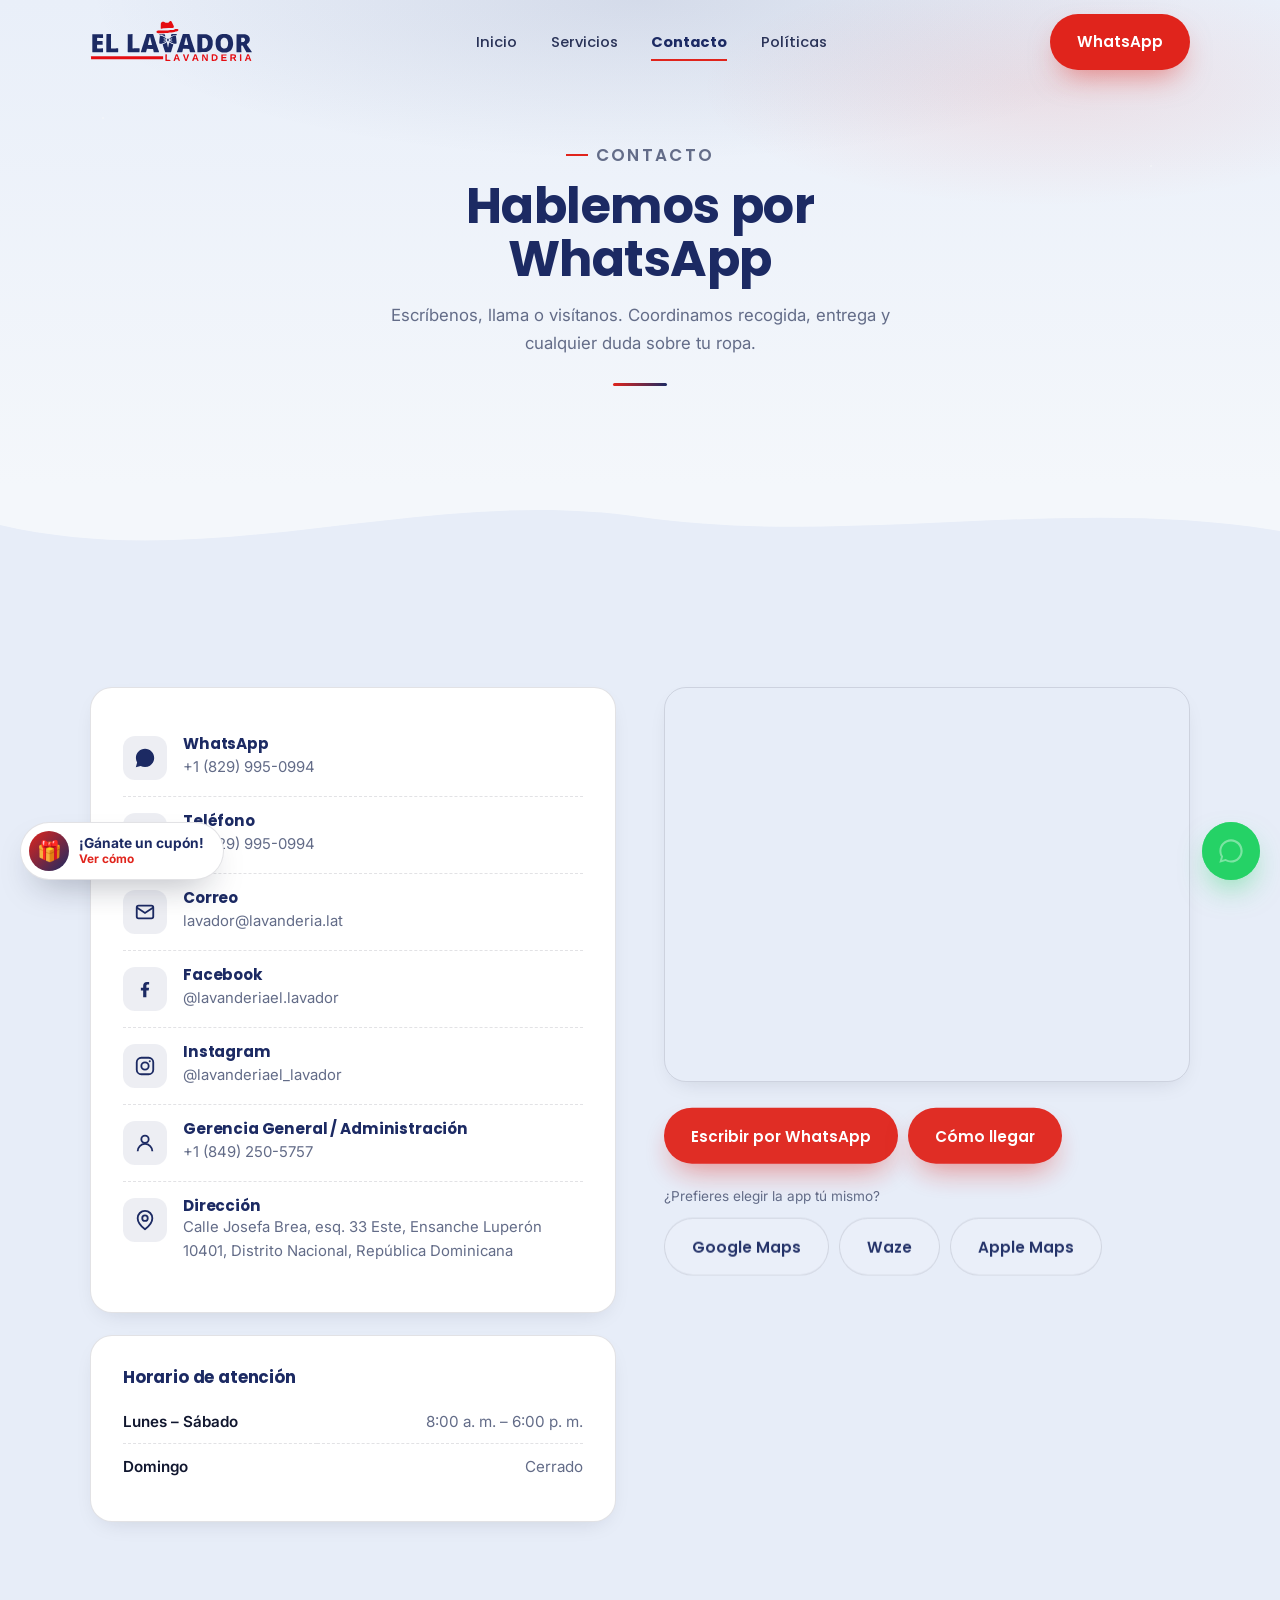
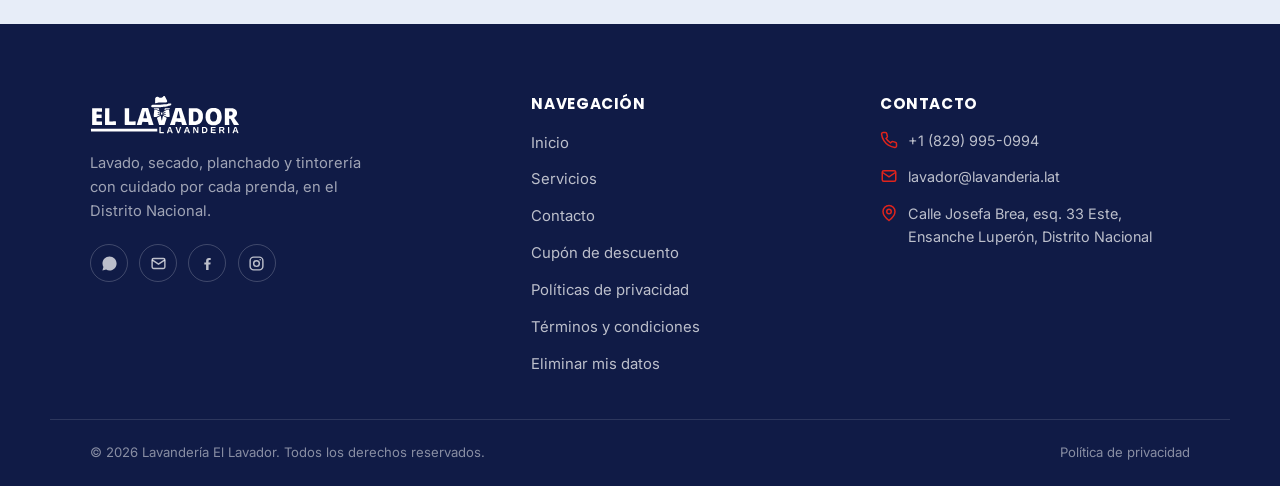
==== commit 465a7ad2: "Add files via upload" ====
--- a/contacto/index.html
+++ b/contacto/index.html
@@ -7,10 +7,10 @@
   <meta name="description" content="Escríbenos por WhatsApp, llama o visítanos. Dirección, horario y mapa de Lavandería El Lavador en el Distrito Nacional.">
   <link rel="canonical" href="https://lavador.lavanderia.lat/contacto/">
 
-  <link rel="icon" href="/assets/img/favicon.svg?v=20260790" type="image/svg+xml">
-  <link rel="icon" href="/assets/img/favicon-32x32.png?v=20260790" sizes="32x32" type="image/png">
-  <link rel="icon" href="/assets/img/favicon-16x16.png?v=20260790" sizes="16x16" type="image/png">
-  <link rel="apple-touch-icon" href="/assets/img/apple-touch-icon.png?v=20260790">
+  <link rel="icon" href="/assets/img/favicon.svg?v=20260792" type="image/svg+xml">
+  <link rel="icon" href="/assets/img/favicon-32x32.png?v=20260792" sizes="32x32" type="image/png">
+  <link rel="icon" href="/assets/img/favicon-16x16.png?v=20260792" sizes="16x16" type="image/png">
+  <link rel="apple-touch-icon" href="/assets/img/apple-touch-icon.png?v=20260792">
   <link rel="manifest" href="/manifest.json">
   <meta name="apple-mobile-web-app-capable" content="yes">
   <meta name="apple-mobile-web-app-title" content="El Lavador">
@@ -22,18 +22,18 @@
   <meta property="og:url" content="https://lavador.lavanderia.lat/contacto/">
   <meta property="og:title" content="Contacto · Lavandería El Lavador">
   <meta property="og:description" content="Escríbenos por WhatsApp, llama o visítanos. Dirección, horario y mapa de Lavandería El Lavador en el Distrito Nacional.">
-  <meta property="og:image" content="https://lavador.lavanderia.lat/assets/img/og-image.png?v=20260790">
+  <meta property="og:image" content="https://lavador.lavanderia.lat/assets/img/og-image.png?v=20260792">
   <meta property="og:image:width" content="1200">
   <meta property="og:image:height" content="630">
 
   <meta name="twitter:card" content="summary_large_image">
   <meta name="twitter:title" content="Contacto · Lavandería El Lavador">
   <meta name="twitter:description" content="Escríbenos por WhatsApp, llama o visítanos. Dirección, horario y mapa de Lavandería El Lavador en el Distrito Nacional.">
-  <meta name="twitter:image" content="https://lavador.lavanderia.lat/assets/img/og-image.png?v=20260790">
+  <meta name="twitter:image" content="https://lavador.lavanderia.lat/assets/img/og-image.png?v=20260792">
   <link rel="preconnect" href="https://fonts.googleapis.com">
   <link rel="preconnect" href="https://fonts.gstatic.com" crossorigin>
   <link rel="stylesheet" href="https://fonts.googleapis.com/css2?family=Poppins:wght@500;600;700;800&family=Inter:wght@400;500;600&display=swap">
-  <link rel="stylesheet" href="/styles.css?v=20260790">
+  <link rel="stylesheet" href="/styles.css?v=20260792">
   <script type="application/ld+json">
   {
     "@context": "https://schema.org",
@@ -41,7 +41,7 @@
     "@id": "https://lavador.lavanderia.lat/",
     "name": "Lavandería El Lavador",
     "alternateName": ["El Lavador", "Lavador Lavandería", "El Lavador Lavandería"],
-    "image": "https://lavador.lavanderia.lat/assets/img/og-image.png?v=20260790",
+    "image": "https://lavador.lavanderia.lat/assets/img/og-image.png?v=20260792",
     "logo": "https://lavador.lavanderia.lat/assets/img/logo.png",
     "url": "https://lavador.lavanderia.lat/",
     "telephone": "+1-829-995-0994",
@@ -343,6 +343,6 @@
   <script defer src="/lib/gsap.min.js"></script>
   <script defer src="/lib/ScrollTrigger.min.js"></script>
   <script defer src="/lib/manifest.js"></script>
-  <script defer src="/main.js?v=20260790"></script>
+  <script defer src="/main.js?v=20260792"></script>
 </body>
 </html>
--- a/styles.css
+++ b/styles.css
@@ -1488,3 +1488,38 @@
 .cupon-inactive { text-align: center; max-width: 460px; margin-inline: auto; }
 .cupon-inactive p { color: var(--ink-mute); margin-bottom: 1.4rem; }
 .cupon-loading { text-align: center; color: var(--ink-mute); }
+
+/* Tutorial con capturas reales debajo del título de /cupon/ */
+.cupon-tutorial { padding-top: 2.2rem; padding-bottom: 2.6rem; }
+.cupon-tutorial-title {
+  text-align: center; font-weight: 700; color: var(--navy);
+  font-size: 1rem; margin-bottom: 1.6rem;
+}
+.cupon-tutorial-grid {
+  display: grid;
+  grid-template-columns: repeat(auto-fit, minmax(200px, 1fr));
+  gap: 1.2rem;
+}
+.cupon-tutorial-card {
+  margin: 0; position: relative;
+  background: var(--paper); border: 1px solid var(--line);
+  border-radius: var(--radius); overflow: hidden;
+  box-shadow: var(--shadow-sm);
+}
+.cupon-tutorial-card img {
+  display: block; width: 100%; height: auto;
+  border-bottom: 1px solid var(--line);
+}
+.cupon-tutorial-num {
+  position: absolute; top: .7rem; left: .7rem; z-index: 1;
+  width: 26px; height: 26px; border-radius: 50%;
+  background: var(--red); color: #fff;
+  font-size: .8rem; font-weight: 800;
+  display: grid; place-items: center;
+  box-shadow: 0 4px 10px -3px rgba(224,36,28,.5);
+}
+.cupon-tutorial-card figcaption {
+  padding: .9rem 1rem 1.1rem;
+  font-size: .84rem; color: var(--ink-mute); line-height: 1.5;
+}
+.cupon-tutorial-card figcaption strong { color: var(--ink); }
